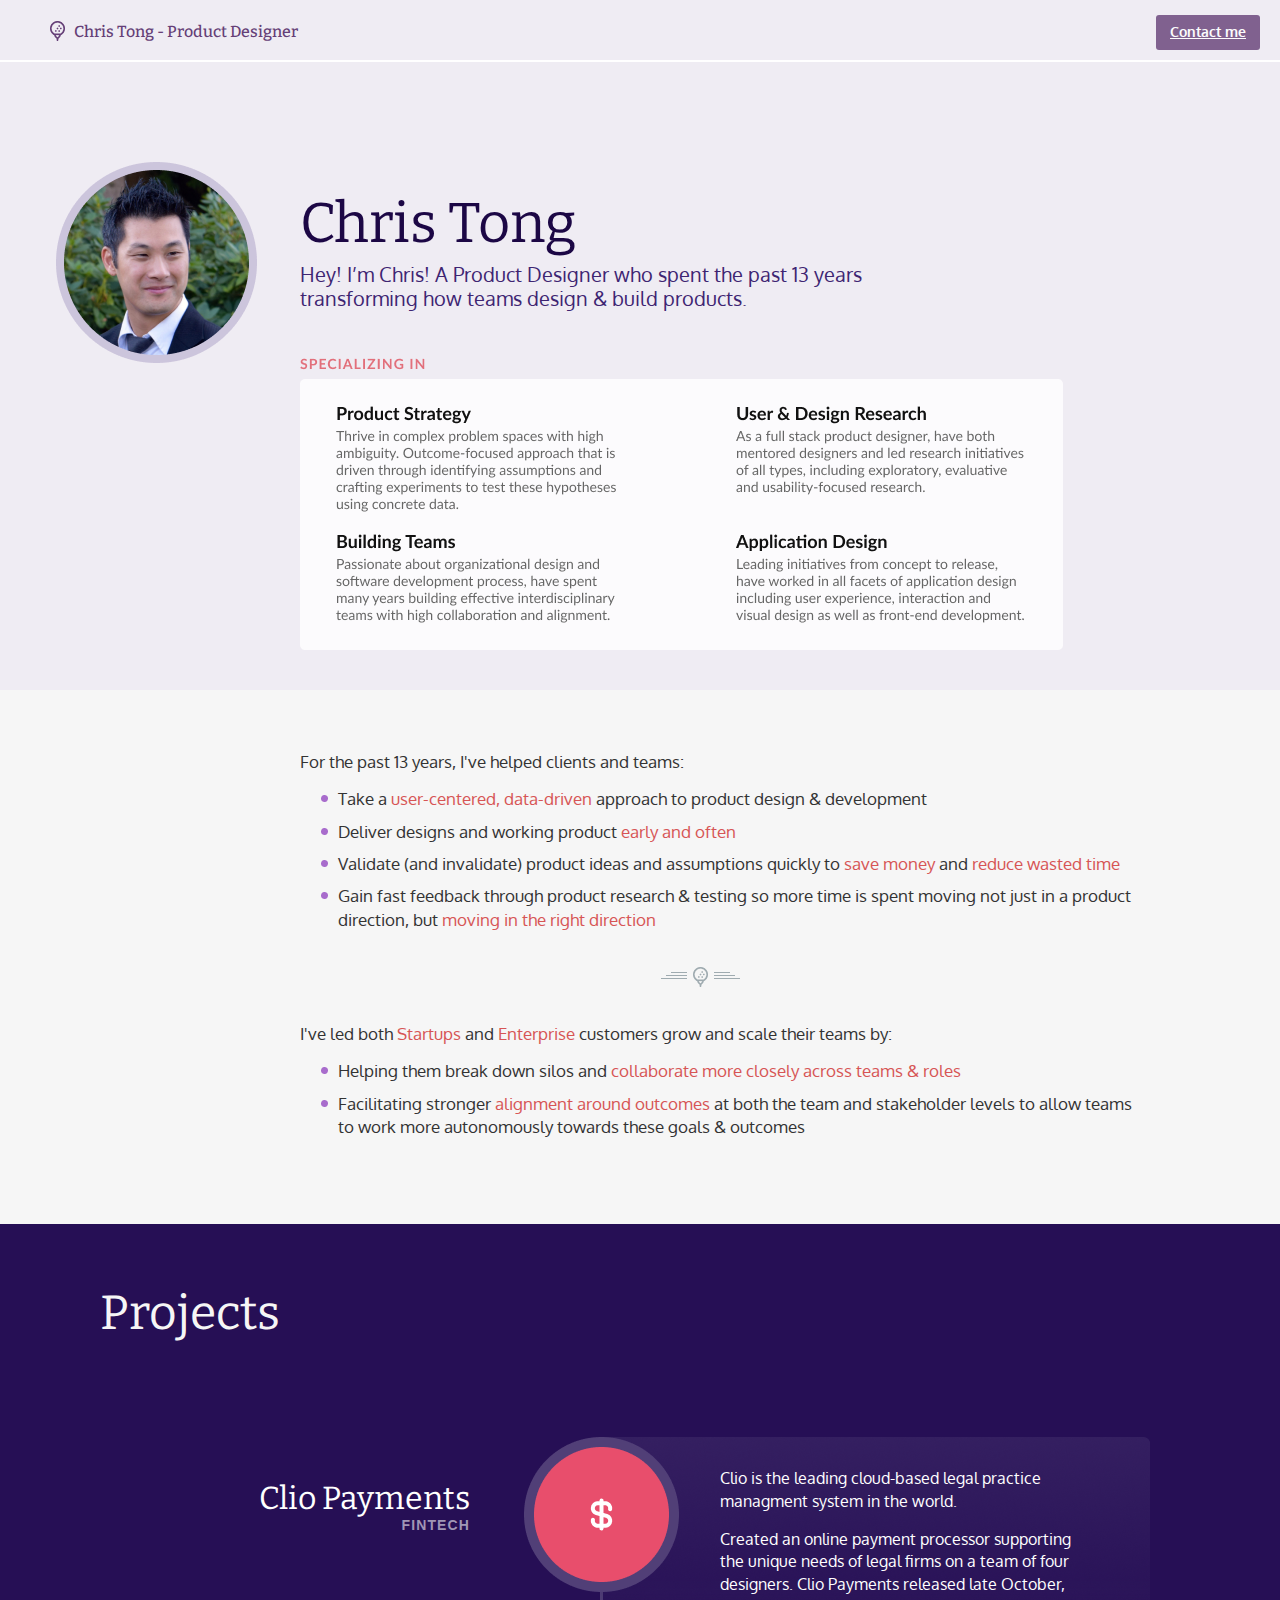
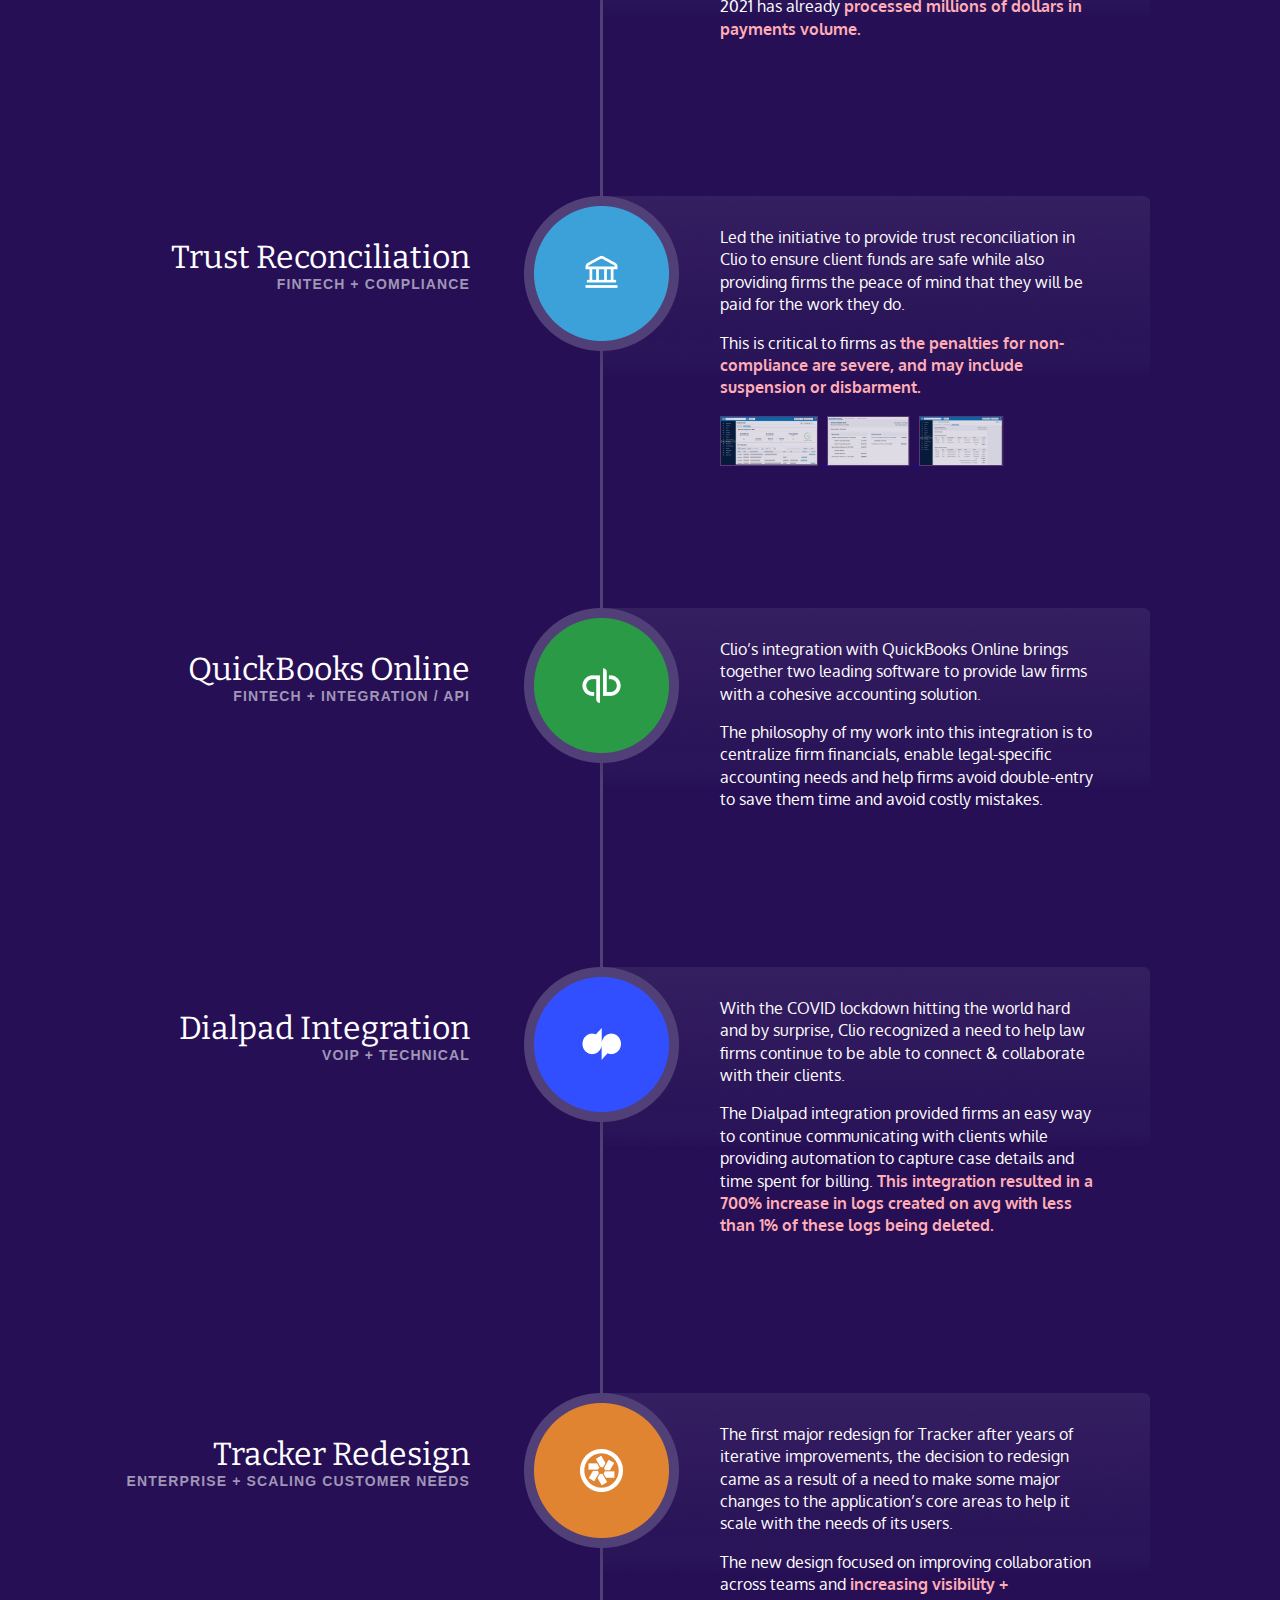
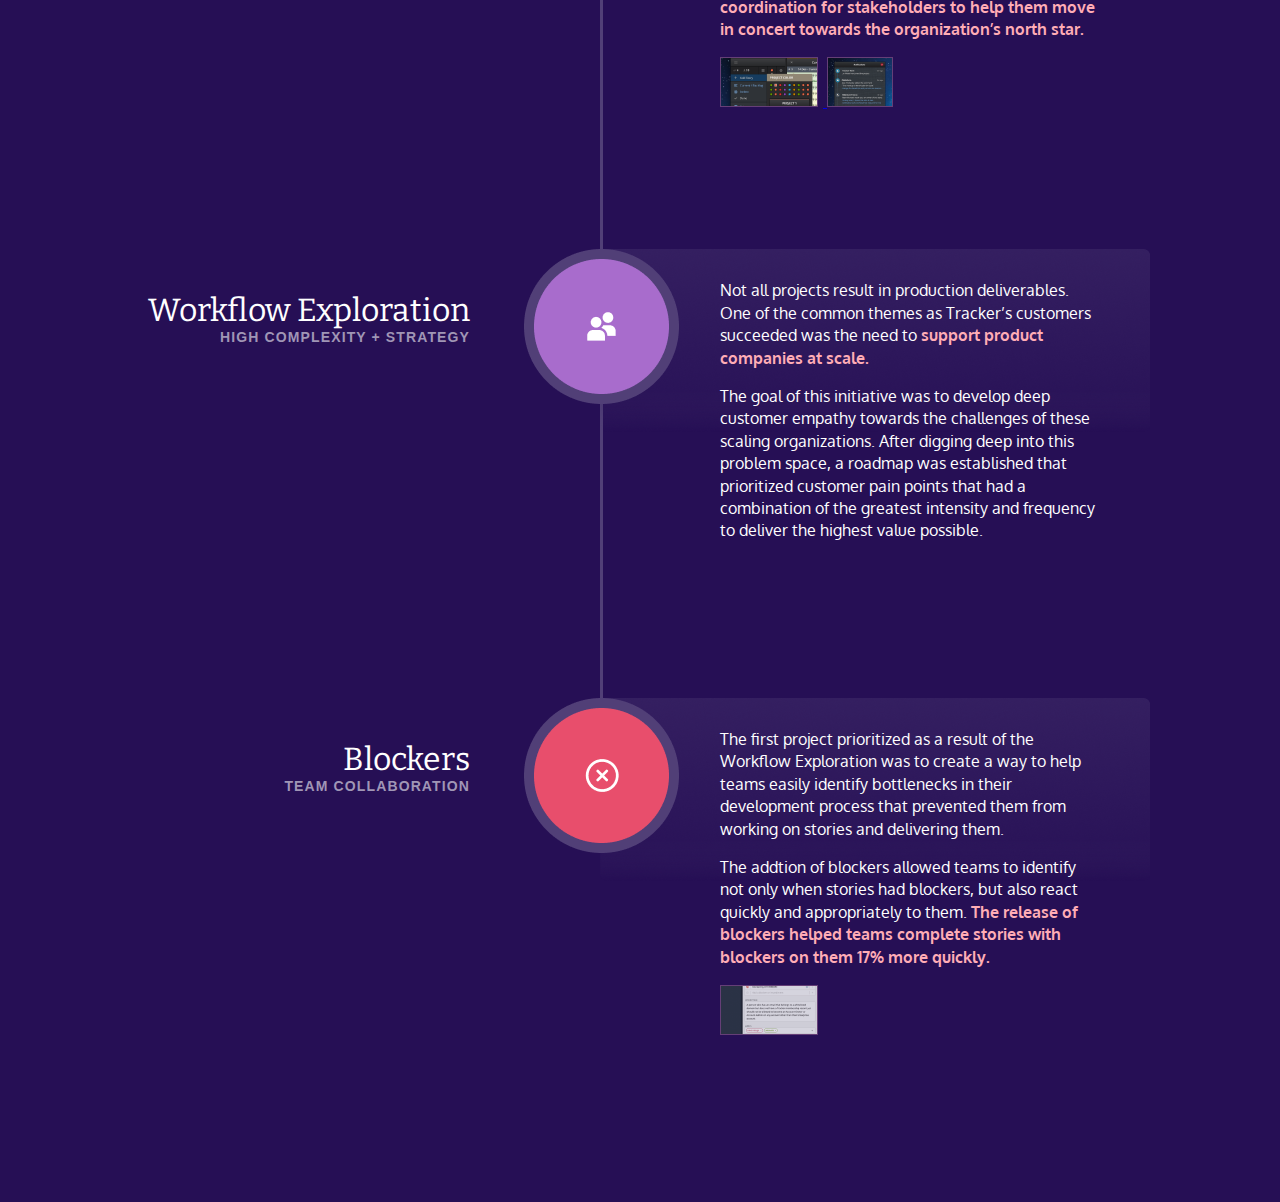
==== index.html @ 7856782f "Uploading previous portfolio site" ====
<!DOCTYPE HTML>
<!--
	Photon by HTML5 UP
	html5up.net | @ajlkn
	Free for personal and commercial use under the CCA 3.0 license (html5up.net/license)
-->
<html>
	<head>
		<title>Chris Tong - Product Designer</title>
		<meta charset="utf-8" />
		<link rel="preconnect" href="https://fonts.googleapis.com">
<link rel="preconnect" href="https://fonts.gstatic.com" crossorigin>
<link href="https://fonts.googleapis.com/css2?family=Bitter:wght@300;400;500&family=Lato:wght@300;400&family=Oxygen:wght@300;400;700&display=swap" rel="stylesheet">
		<link rel="stylesheet" href="reset.css" />
		<link rel="stylesheet" href="main.css" />
		<link rel="stylesheet" href="js/luminous-basic.css" />
		<script src="js/luminous.js"></script>
	</head>
	<body id="index">
		<!-- Header -->
		<section id="header">
			<div class="inner">
				<nav id="headernav">
					<ul>
						<!-- <li class="active"><a href="index.html">About me</a></li>
						<li><a href="portfolio.html">Projects</a></li> -->
						<li class="active"><a href="mailto:ctong@alumni.sfu.ca">Contact me</a></li>
				</nav>
				<h1 id="chris_tong">Chris Tong - Product Designer</h1>
			</div>
		</section>
		<section id="banner">
			<div class="inner">
				<section id="headline">
					<img class="frame" src="images/profile_img.png" />
					<h2>Chris Tong</h2>
					<h3>Hey! I’m Chris! A Product Designer who spent the past 13 years transforming how teams design &amp; build products.</h3>
				</section>
				<section id="specialization">
					<img src="images/specializing.png" />
					<!-- <h2>Specializing in</h2>
					<ul>
						<li>
							<h3>Product Strategy</h3>
							<p>Thrive in complex problem spaces with high ambiguity. Outcome-focused approach that is driven through identifying assumptions and crafting experiments to test these hypotheses using concrete data.</p>
						</li>
						<li>
							<h3>User &amp; Design Research</h3>
							<p>As a full stack product designer, have both mentored designers and led research initiatives of all types, including exploratory, evaluative and usability-focused research.</p>
						</li>
						<li>
							<h3>Building Teams</h3>
							<p>Passionate about organizational design and software development process, have spent many years building effective interdisciplinary teams with high collaboration and alignment.</p>
						</li>
						<li>
							<h3>Product Strategy</h3>
							<p>Leading initiatives from concept to release, have worked in all facets of application design including user experience, interaction and visual design as well as front-end development.</p>
						</li>
					</ul> -->
				</section>
			</div>
		</section>

		<!-- One -->
			<section id="aboutme" class="content">
				<div class="container">
					<p>For the past 13 years, I've helped clients and teams:</p>
					<ul>
						<li>Take a <em>user-centered, data-driven</em> approach to product design &amp; development</li>
						<li>Deliver designs and working product <em>early and often</em></li>
						<li>Validate (and invalidate) product ideas and assumptions quickly to <em>save money</em> and <em>reduce wasted time</em></li>
						<li>Gain fast feedback through product research &amp; testing so more time is spent moving not just in a product direction, but <em>moving in the right direction</em></li>
					</ul>
					<img class="divider" src="images/ball-div.png" />
					<p>I've led both <em>Startups</em> and <em>Enterprise</em> customers grow and scale their teams by:</p>
					<ul>
						<li>Helping them break down silos and <em>collaborate more closely across teams &amp; roles</em></li>
						<li>Facilitating stronger <em>alignment around outcomes</em> at both the team and stakeholder levels to allow teams to work more autonomously towards these goals &amp; outcomes</li>
					</ul>
				</div>
			</section>

		<!-- Projects -->
		<section id="projects">
			<div class="inner">
				<h2>Projects</h2>
				<section id="project-timeline">

					<!-- Clio Payments -->
					<section id="clio-payments" class="project neutral">
						<div class="text_right">
							<div class="indent">
								<h3>Clio Payments</h3>
								<h4>Fintech</h4>
							</div>
							<img class="project-icon" src="images/project-cp-135.png" />
						</div>
						<div class="project-details">
							<div class="details_inner">
								<p>Clio is the leading cloud-based legal practice managment system in the world.</p>
								<p>Created an online payment processor supporting the unique needs of legal firms on a team of four designers. Clio Payments released late October, 2021 has already <em>processed millions of dollars in payments volume.</em></p>
							</div>
						</div>
					</section>

					<!-- Trust reconciliation -->
					<section id="trust-rec" class="project neutral">
						<div class="text_right">
							<div class="indent">
								<h3>Trust Reconciliation</h3>
								<h4>Fintech + Compliance</h4>
							</div>
							<img class="project-icon" src="images/project-trustrec-135.png" />
						</div>
						<div class="project-details">
							<p>Led the initiative to provide trust reconciliation in Clio to ensure client funds are safe while also providing firms the peace of mind that they will be paid for the work they do.</p>
							<p>This is critical to firms as <em>the penalties for non-compliance are severe, and may include suspension or disbarment.</em></p>
							<div class="project-thumbs">
								<a class="lightbox" href="images/img-rec1.png">
									<img alt="Trust Reconciliation" src="images/thumb-rec1.png" />
								</a>
								<a class="lightbox" href="images/img-rec2.png">
									<img alt="Trust Reconciliation Report" src="images/thumb-rec2.png" />
								</a>
								<a class="lightbox" href="images/img-rec3.png">
									<img alt="Trust Reconciliation Report" src="images/thumb-rec3.png" />
								</a>
							</div>
						</div>
					</section>

					<!-- QuickBooks Online -->
					<section id="qbo" class="project neutral">
						<div class="text_right">
							<div class="indent">
								<h3>QuickBooks Online</h3>
								<h4>Fintech + Integration / API</h4>
							</div>
							<img class="project-icon" src="images/project-qbo-135.png" />
						</div>
						<div class="project-details">
							<p>Clio’s integration with QuickBooks Online brings together two leading software to provide law firms with a cohesive accounting solution.</p>
							<p>The philosophy of my work into this integration is to centralize firm financials, enable legal-specific accounting needs and help firms avoid double-entry to save them time and avoid costly mistakes.</p>
						</div>
					</section>

					<!-- Dialpad -->
					<section id="dialpad" class="project neutral">
						<div class="text_right">
							<div class="indent">
								<h3>Dialpad Integration</h3>
								<h4>VOIP + Technical</h4>
							</div>
							<img class="project-icon" src="images/project-dialpad-135.png" />
						</div>
						<div class="project-details">
							<p>With the COVID lockdown hitting the world hard and by surprise, Clio recognized a need to help law firms continue to be able to connect & collaborate with their clients.</p>
							<p>The Dialpad integration provided firms an easy way to continue communicating with clients while providing automation to capture case details and time spent for billing. <em>This integration resulted in a 700% increase in logs created on avg with less than 1% of these logs being deleted.</em></p>
						</div>
					</section>

					<!-- Tracker Redesign -->
					<section id="tracker_redesign" class="project neutral">
						<div class="text_right">
							<div class="indent">
								<h3>Tracker Redesign</h3>
								<h4>Enterprise + Scaling Customer Needs</h4>
							</div>
							<img class="project-icon" src="images/project-redesign-135.png" />
						</div>
						<div class="project-details">
							<p>The first major redesign for Tracker after years of iterative improvements, the decision to redesign came as a result of a need to make some major changes to the application’s core areas to help it scale with the needs of its users.</p>
							<p>The new design focused on improving collaboration across teams and <em>increasing visibility + coordination for stakeholders to help them move in concert towards the organization’s north star.</em></p>
							<div class="project-thumbs">
								<a class="lightbox" href="images/img-track2.png">
									<img src="images/thumb-track2.png" />
								</a>
								<a class="lightbox" href="images/img-track1.png">
									<img src="images/thumb-track1.png" />
								</a>
							</div>
						</div>
					</section>

					<!-- Workflow Exploration -->
					<section id="workflow" class="project neutral">
						<div class="text_right">
							<div class="indent">
								<h3>Workflow Exploration</h3>
								<h4>High Complexity + Strategy</h4>
							</div>
							<img class="project-icon" src="images/project-workflow-135.png" />
						</div>
						<div class="project-details">
							<p>Not all projects result in production deliverables. One of the common themes as Tracker’s customers succeeded was the need to <em>support product companies at scale.</em></p>
							<p>The goal of this initiative was to develop deep customer empathy towards the challenges of these scaling organizations. After digging deep into this problem space, a roadmap was established that prioritized customer pain points that had a combination of the greatest intensity and frequency to deliver the highest value possible.</p>
						</div>
					</section>

					<!-- Blockers -->
					<section id="blockers" class="project neutral last">
						<div class="text_right">
							<div class="indent">
								<h3>Blockers</h3>
								<h4>Team Collaboration</h4>
							</div>
							<img class="project-icon" src="images/project-blockers-135.png" />
						</div>
						<div class="project-details">
							<p>The first project prioritized as a result of the Workflow Exploration was to create a way to help teams easily identify bottlenecks in their development process that prevented them from working on stories and delivering them.</p>
							<p>The addtion of blockers allowed teams to identify not only when stories had blockers, but also react quickly and appropriately to them. <em>The release of blockers helped teams complete stories with blockers on them 17% more quickly.</em></p>
							<div class="project-thumbs">
								<a class="lightbox" target="blank" href="images/img-blockers.png">
									<img src="images/thumb-blockers.png" />
								</a>
							</div>
						</div>
					</section>


				</section>
			</div>
		</section>

		<script type="text/javascript">
			var lightbox = document.querySelectorAll('.lightbox');
			new LuminousGallery(lightbox);
		</script>


	</body>
</html>
---- main.css ----
html {
  font-family: 'Oxygen', sans-serif;
  -webkit-font-smoothing: antialiased;
}

body {
  min-width: 1150px;
  background: #F6F6F6;
  font-family: 'Oxygen', 'Lato', sans-serif;
}

body#index {
  height: 100vh;
  background: #F6F6F6;
}

#header {
  height: 60px;
  background: #EFECF3;
  border-bottom: 2px solid #fff;
  margin:0;
  padding: 0;
}

#header .inner {
  /* width: 1100px; */
  padding-left: 50px;
}

#header h1 {
  padding-left: 24px;
  color: #653F77;
  background: url("images/tee-off.png") no-repeat left center;
}

h1 {
  padding: 15px 0 13px;
  font-family: 'Bitter', serif;
  font-size: 16px;
  font-weight: 500;
  line-height: 33px;
}

h1, h1 a {
  color: #FFF;
  text-decoration: none;
}

h1 a:hover {
  text-decoration: underline;
}

h2 {
  font-family: 'Bitter', serif;
  font-size: 56px;
  font-weight: 400;
  color: #F6F6F6;
}

p, ul {
  width: 600px;
}

p, ul li {
  color: #444;
  font-weight: 500;
  font-size: 16px;
  line-height: 1.4em;
  margin-right: 30px;
  margin-bottom: 1em;
}

em {
  color: #D75555;
}


/* ******************************* */

nav#headernav {
  float: right;
  font-family: 'Oxygen', 'Lato', sans-serif;
  margin-top: 19px;
}

nav#headernav ul {
  display: inline;
  /*margin: 0 5px 0 0;*/
}


nav#headernav ul li {
  display: inline;
  font-weight: 400;
  margin: 0 20px 0 0;
}

nav#headernav ul li a {
  font-size: 14px;
  font-weight: bold;
  color: #F6F6F6;
  text-decoration: none;
  padding: 8px 14px 10px;
  border-radius: 3px;
}

/*nav#headernav ul li a:hover, nav#headernav ul li.active a:hover {
  color: #364C56;
  background: #D1D9DC;
}*/

nav#headernav ul li.active a {
  color: #FFF;
  background: #653F77;
  opacity: 0.8;
  text-decoration: underline;
}

nav#headernav ul li.active a:hover {
  opacity: 1;
}

/* ******************************* */

section#banner {
  position: relative;
  /* height: 380px; */
  background: #EFECF3;
  margin:0;
  padding: 0;
}

section#banner .inner {
  /* width: 1100px; */
  padding-top: 134px;
  padding-left: 50px;
/*  background-repeat: no-repeat;
  background-image: url("images/profile_img.png");
  background-position-y;*/
}

section#banner h2 {
  color: #1C0745;
  font-size: 56px;
}

section#banner h3 {
  width: 565px;
  font-family: 'Oxygen', 'Lato', sans-serif;
  font-size: 20px;
  font-weight: 400;
  padding-top: 10px;
  color: #3E2572;
  line-height: 1.2em;
}

section#banner h2, section#banner h3 {
  margin-left: 250px;
}

section#banner img.frame {
  display: block;
  position: absolute;
  height: 257px;
  width: 257px;
  top: 100px;
  left: 0px;
  border:none;
}

section#banner #specialization {
  height: 300px;
  width: 763px;
  margin-left: 250px;
  margin-top: 40px;
  padding-bottom: 40px;
}

/* ******************************* */


section#portfolio_index {
  margin-left: 60px;
}

section#portfolio_index .portfolio_items {
  float: left;
}

section#portfolio_index .container {
  width: 400px;
  padding: 10px 10px 7px;
  margin-bottom: 30px;
  background-color: #FFF;
  border: 1px solid #DDD;
}

section#portfolio_index .container h3 a {
  display: block;
  font-family: "Roboto Slab", sans-serif;
  padding-bottom: 10px;
  color: #FE5165;
  font-size: 16px;
  font-weight: 500;
  text-decoration: none;
}

section#portfolio_index .container h3 a:hover {
  color: #E1293F;
}

section#portfolio_index .container_text {
  margin-left: 480px;
}

section#portfolio_index .container_text p {
  font-family: "Roboto Slab", sans-serif;
  font-size: 17px;
  width: 350px;
  line-height: 2em;
  padding-top: 7px;
  color: #000;
}


/* ******************************* */

section#aboutme {
  padding-left: 50px;
  background: #F6F6F6;
}

section#aboutme .container {
  margin-left: 250px;
  width: 800px;
  padding-top: 60px;
  padding-bottom: 50px;
}

section#aboutme p, ul li {
  font-size: 17px;
  color: #333;
}

section#aboutme p {
  margin-bottom: 0.8em;
}

section#aboutme img.divider {
  display: block;
  margin: 0 auto 35px auto;
}

section#aboutme p, section#aboutme ul li {
  width: 800px;
}

section#aboutme ul {
  list-style-type: none;
  list-style-position: inside;
  margin-left: 21px;
  margin-bottom: 35px;
}

section#aboutme ul li {
  background-image: url("images/bullet.png");
  background-repeat: no-repeat;
  background-position: left 8px;
  padding-left: 17px;
  margin-bottom: 0.5em;
}

/* *************************************** */


section#projects {
  min-width: 1150px;
  background: #260F55;
  padding-bottom: 25px;
}

section#projects .inner {
  padding-top: 65px;
  margin-left: 100px;
}

section#projects #project-timeline {
  margin-top: 100px;
}

section#projects h2 {
  font-size: 48px;
  font-weight: regular;
}

section#projects h3 {
  font-family: "Bitter", serif;
  font-size: 32px;
  color: #FFF;
  margin-bottom: 4px;
}

section#projects h4 {
  font-family: "Oyxgen", sans-serif;
  font-size: 14px;
  color: #A096B5;
  text-transform: uppercase;
  font-weight: 600;
  letter-spacing: 0.08em;
  padding-bottom: 10px;
}

section#projects p {
  width: auto;
  font-weight: 16px;
  color: #FFF;
}

section#projects p em {
  font-weight: 600;
  color: #FFADB6;
}

section#projects .project {
  padding-bottom: 140px;
  background-repeat: no-repeat;
  background-image: url("images/timeline-line.png");
  background-position: 500px 0;
}

section#projects .project.last {
  background: none;
}

section#projects .text_right {
  position: relative;
  float: left;
  /* width: 370px; */
  width: 500px;
  padding-top: 45px;
  text-align: right;
}

section#projects .text_right .indent{
  margin-right: 130px;
}

section#projects .project img.project-icon {
  position: absolute;
}

section#projects .project.primary img.project-icon {
  top: 0;
  right: -95px;
}

section#projects .project.secondary img.project-icon {
  top: 0;
  right: -63px;
}

section#projects .project.neutral img.project-icon {
  top: 0;
  right: -79px;
}

section#projects .project .project-thumbs {
  padding-top: 1px;
}

section#projects .project .project-thumbs img {
  padding-right: 5px;
}

section#projects .project .project-details {
  margin-left: 500px;
  padding-top: 30px;
  background: url("images/project-details-bg.png") no-repeat;
}

section#projects .project.primary .project-details {
  width: 405px;
  padding-left: 130px;
  padding-right: 15px;
}

section#projects .project.secondary .project-details {
  width: 450px;
  min-height: 183px;
  padding-left: 100px;
}

section#projects .project.neutral .project-details {
  width: 405px;
  padding-left: 120px;
  padding-right: 25px;
}

section#projects #tracker_redesign.project.primary .project-details {
  width: 424px;
  padding-right: 1px;
}

/* *************************************** */

section#portfolio .container, section#portfolio .container .text_right {
  margin-left: 40px;
  margin-bottom: 60px;
}

section.content h3 {
  font-family: "Roboto Slab", sans-serif;
  font-size: 40px;
  color: #333;
}

section.content h3 span {
  color: #666;
}

section.content h4 {
  color: #648D38;
  font-size: 22px;
  font-weight: 400;
  margin-bottom: 0.5em;
  padding-top: 30px;
}

section#portfolio.content {
  width: 860px;
}

section#portfolio p, section#portfolio ul li {
  font-size: 16px;
  line-height: 1.55em;
  font-weight: 400;
  color: #000;
}

section#portfolio ul {
  margin-left: 30px;
}

section ul {
  list-style-type: square;
  list-style-position: inside;
}



img#workflow1 {
  float: left;
  margin-right: 40px;
  margin-top: 30px;
}

img#workflow3 {
  float: right;
  margin-right: 30px;
}

#tracker_redesign .image_right {
  float: right;
  width: 282px;
  margin-top: 30px;
  margin-left: 35px;
  margin-right: 30px;
}

section#aboutme p a {
  color: #FFF;
}

section#aboutme p a:hover {
  background-color: transparent;
}


section#aboutme a.seemywork {
  display: inline-block;
  margin-left: 80px;
  color: #FFF;
  background: #FE5165;
  padding: 16px 24px;
  margin-left: 80px;
  border-radius: 3px;
  text-decoration: none;
}

section#aboutme a.seemywork:hover {
  background: #F9384E;
}

section#aboutme .text_left img {
  display: block;
  position: absolute;
  right: -43px;
  top: -33px;
}
---- js/luminous-basic.css ----
@keyframes lum-fade {
  0% {
    opacity: 0;
  }
  100% {
    opacity: 1;
  }
}

@keyframes lum-fadeZoom {
  0% {
    transform: scale(0.5);
    opacity: 0;
  }
  100% {
    transform: scale(1);
    opacity: 1;
  }
}

@keyframes lum-loader-rotate {
  0% {
    transform: translate(-50%, -50%) rotate(0);
  }
  50% {
    transform: translate(-50%, -50%) rotate(-180deg);
  }
  100% {
    transform: translate(-50%, -50%) rotate(-360deg);
  }
}

@keyframes lum-loader-before {
  0% {
    transform: scale(1);
  }
  10% {
    transform: scale(1.2) translateX(6px);
  }
  25% {
    transform: scale(1.3) translateX(8px);
  }
  40% {
    transform: scale(1.2) translateX(6px);
  }
  50% {
    transform: scale(1);
  }
  60% {
    transform: scale(0.8) translateX(6px);
  }
  75% {
    transform: scale(0.7) translateX(8px);
  }
  90% {
    transform: scale(0.8) translateX(6px);
  }
  100% {
    transform: scale(1);
  }
}

@keyframes lum-loader-after {
  0% {
    transform: scale(1);
  }
  10% {
    transform: scale(1.2) translateX(-6px);
  }
  25% {
    transform: scale(1.3) translateX(-8px);
  }
  40% {
    transform: scale(1.2) translateX(-6px);
  }
  50% {
    transform: scale(1);
  }
  60% {
    transform: scale(0.8) translateX(-6px);
  }
  75% {
    transform: scale(0.7) translateX(-8px);
  }
  90% {
    transform: scale(0.8) translateX(-6px);
  }
  100% {
    transform: scale(1);
  }
}

.lum-lightbox {
  background: rgba(0, 0, 0, 0.6);
}

.lum-lightbox-inner {
  top: 2.5%;
  right: 2.5%;
  bottom: 2.5%;
  left: 2.5%;
}

.lum-lightbox-inner img {
  position: relative;
}

.lum-lightbox-inner .lum-lightbox-caption {
  margin: 0 auto;
  color: #fff;
  max-width: 700px;
  text-align: center;
}

.lum-loading .lum-lightbox-loader {
  display: block;
  position: absolute;
  top: 50%;
  left: 50%;
  transform: translate(-50%, -50%);
  width: 66px;
  height: 20px;
  animation: lum-loader-rotate 1800ms infinite linear;
}

.lum-lightbox-loader:before,
.lum-lightbox-loader:after {
  content: "";
  display: block;
  width: 20px;
  height: 20px;
  position: absolute;
  top: 50%;
  margin-top: -10px;
  border-radius: 20px;
  background: rgba(255, 255, 255, 0.9);
}

.lum-lightbox-loader:before {
  left: 0;
  animation: lum-loader-before 1800ms infinite linear;
}

.lum-lightbox-loader:after {
  right: 0;
  animation: lum-loader-after 1800ms infinite linear;
  animation-delay: -900ms;
}

.lum-lightbox.lum-opening {
  animation: lum-fade 180ms ease-out;
}

.lum-lightbox.lum-opening .lum-lightbox-inner {
  animation: lum-fadeZoom 180ms ease-out;
}

.lum-lightbox.lum-closing {
  animation: lum-fade 300ms ease-in;
  animation-direction: reverse;
}

.lum-lightbox.lum-closing .lum-lightbox-inner {
  animation: lum-fadeZoom 300ms ease-in;
  animation-direction: reverse;
}

.lum-img {
  transition: opacity 120ms ease-out;
}

.lum-loading .lum-img {
  opacity: 0;
}

.lum-gallery-button {
  overflow: hidden;
  text-indent: 150%;
  white-space: nowrap;
  background: transparent;
  border: 0;
  margin: 0;
  padding: 0;
  outline: 0;
  position: absolute;
  top: 50%;
  transform: translateY(-50%);
  height: 100px;
  max-height: 100%;
  width: 60px;
  cursor: pointer;
}

.lum-close-button {
  position: absolute;
  right: 5px;
  top: 5px;
  width: 32px;
  height: 32px;
  opacity: 0.3;
}
.lum-close-button:hover {
  opacity: 1;
}
.lum-close-button:before,
.lum-close-button:after {
  position: absolute;
  left: 15px;
  content: " ";
  height: 33px;
  width: 2px;
  background-color: #fff;
}
.lum-close-button:before {
  transform: rotate(45deg);
}
.lum-close-button:after {
  transform: rotate(-45deg);
}

.lum-previous-button {
  left: 12px;
}

.lum-next-button {
  right: 12px;
}

.lum-gallery-button:after {
  content: "";
  display: block;
  position: absolute;
  top: 50%;
  width: 36px;
  height: 36px;
  border-top: 4px solid rgba(255, 255, 255, 0.8);
}

.lum-previous-button:after {
  transform: translateY(-50%) rotate(-45deg);
  border-left: 4px solid rgba(255, 255, 255, 0.8);
  box-shadow: -2px 0 rgba(0, 0, 0, 0.2);
  left: 12%;
  border-radius: 3px 0 0 0;
}

.lum-next-button:after {
  transform: translateY(-50%) rotate(45deg);
  border-right: 4px solid rgba(255, 255, 255, 0.8);
  box-shadow: 2px 0 rgba(0, 0, 0, 0.2);
  right: 12%;
  border-radius: 0 3px 0 0;
}

/* This media query makes screens less than 460px wide display in a "fullscreen"-esque mode. Users can then scroll around inside the lightbox to see the entire image. */
@media (max-width: 460px) {
  .lum-lightbox-image-wrapper {
    display: flex;
    overflow: auto;
    -webkit-overflow-scrolling: touch;
  }

  .lum-lightbox-caption {
    width: 100%;
    position: absolute;
    bottom: 0;
  }

  /* Used to centre the image in the container, respecting overflow: https://stackoverflow.com/a/33455342/515634 */
  .lum-lightbox-position-helper {
    margin: auto;
  }

  .lum-lightbox-inner img {
    max-width: none;
    max-height: none;
  }
}
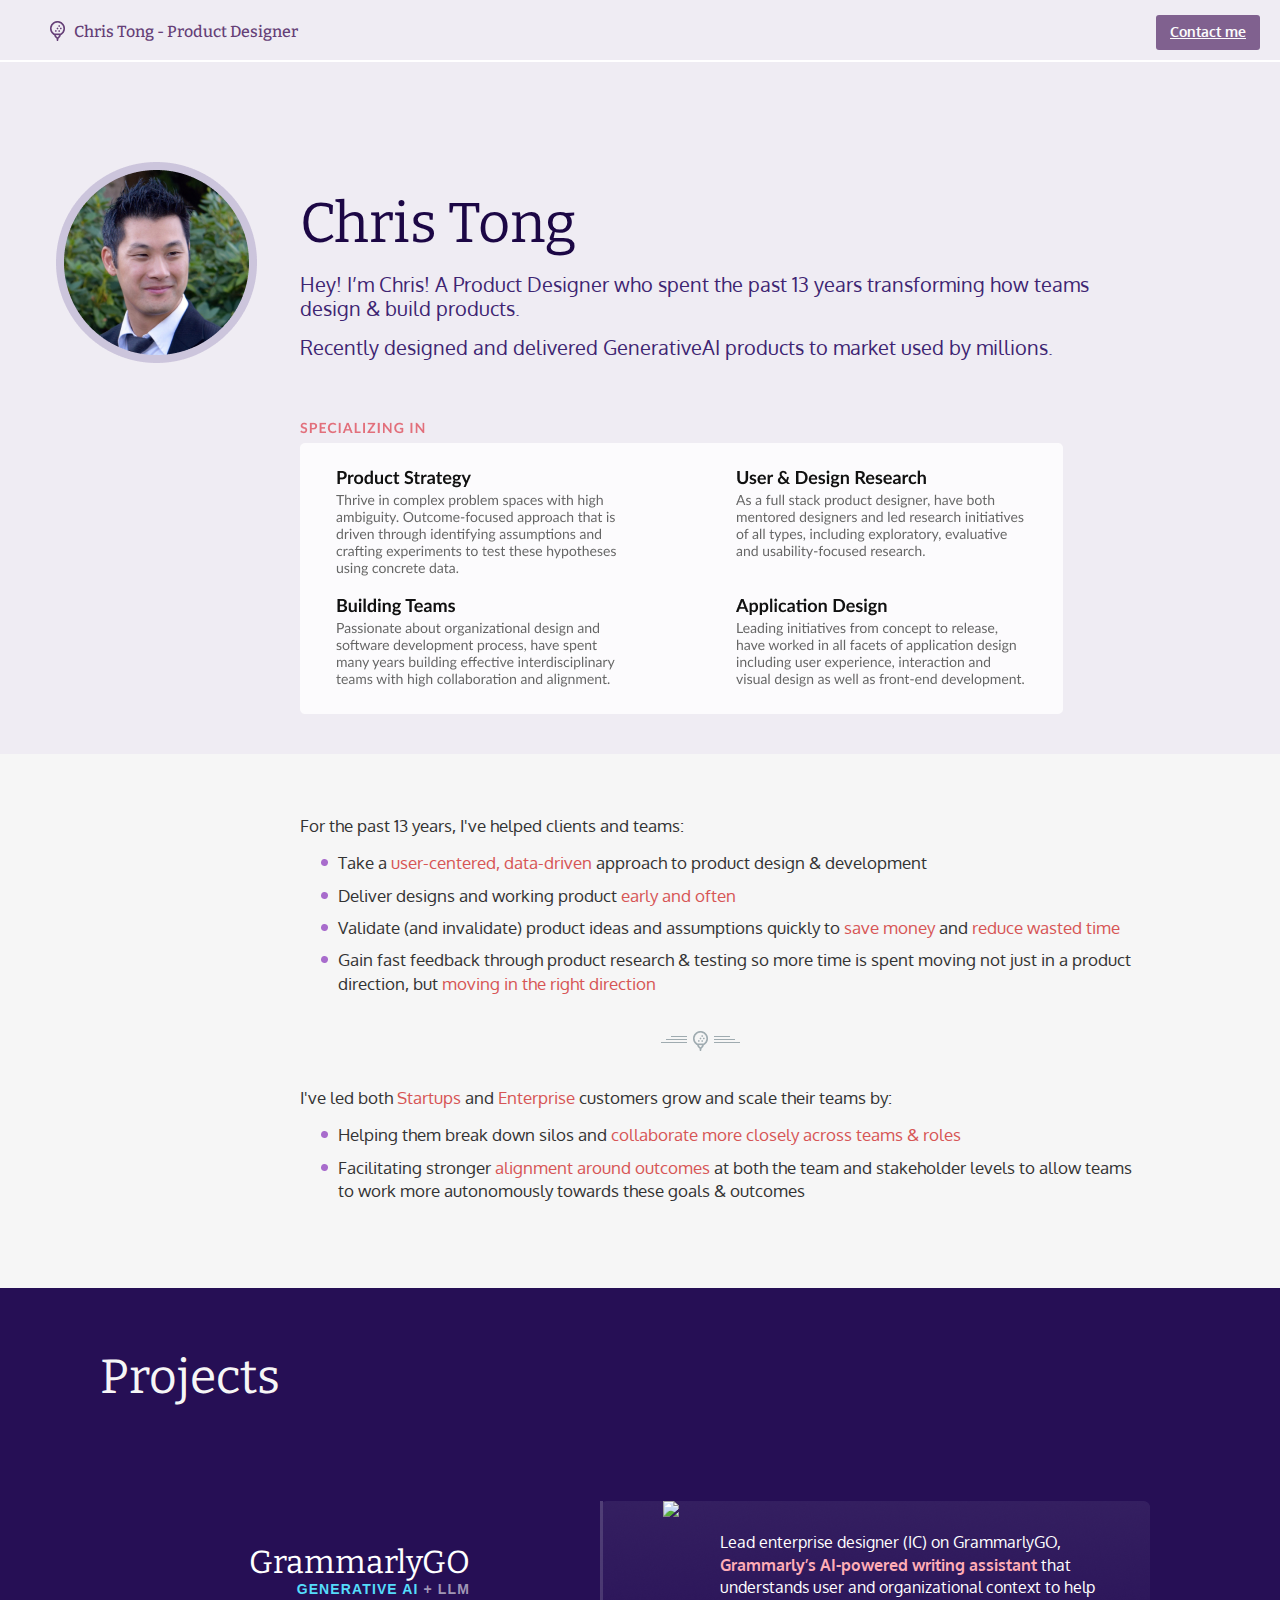
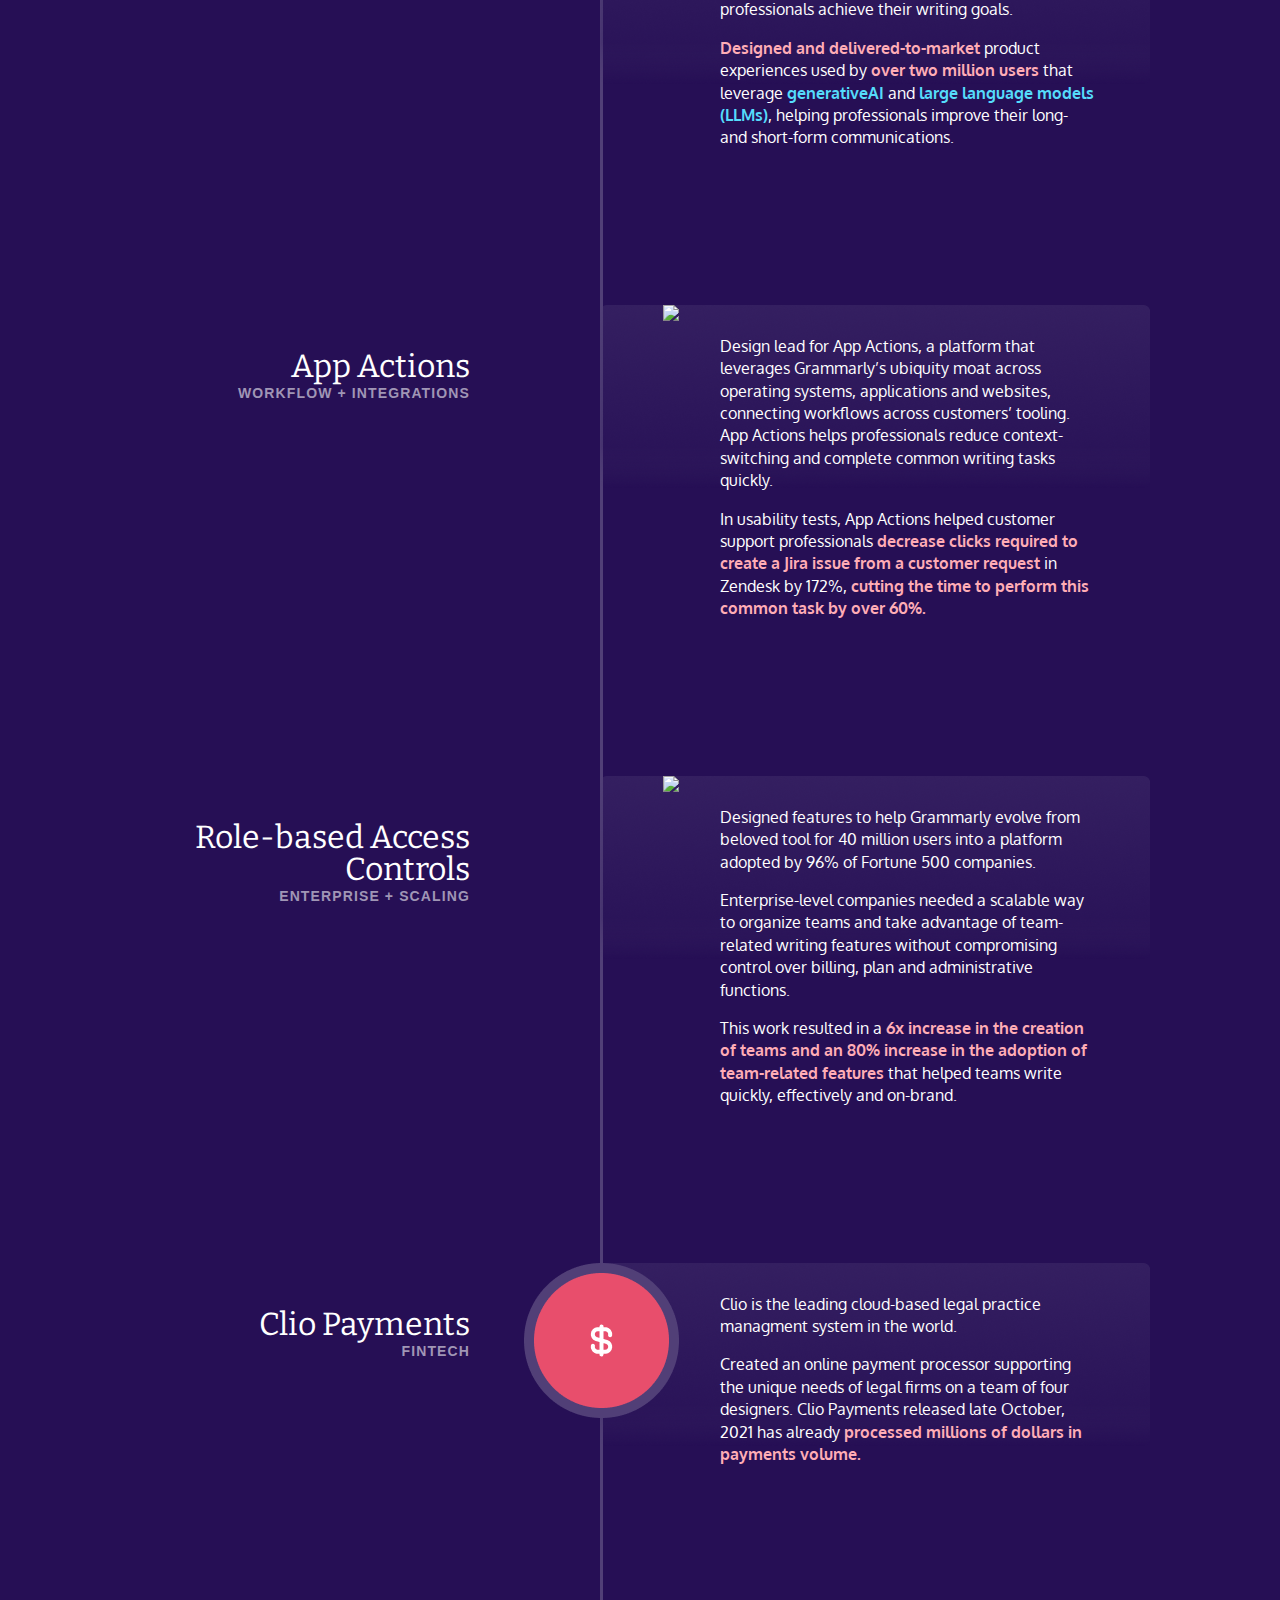
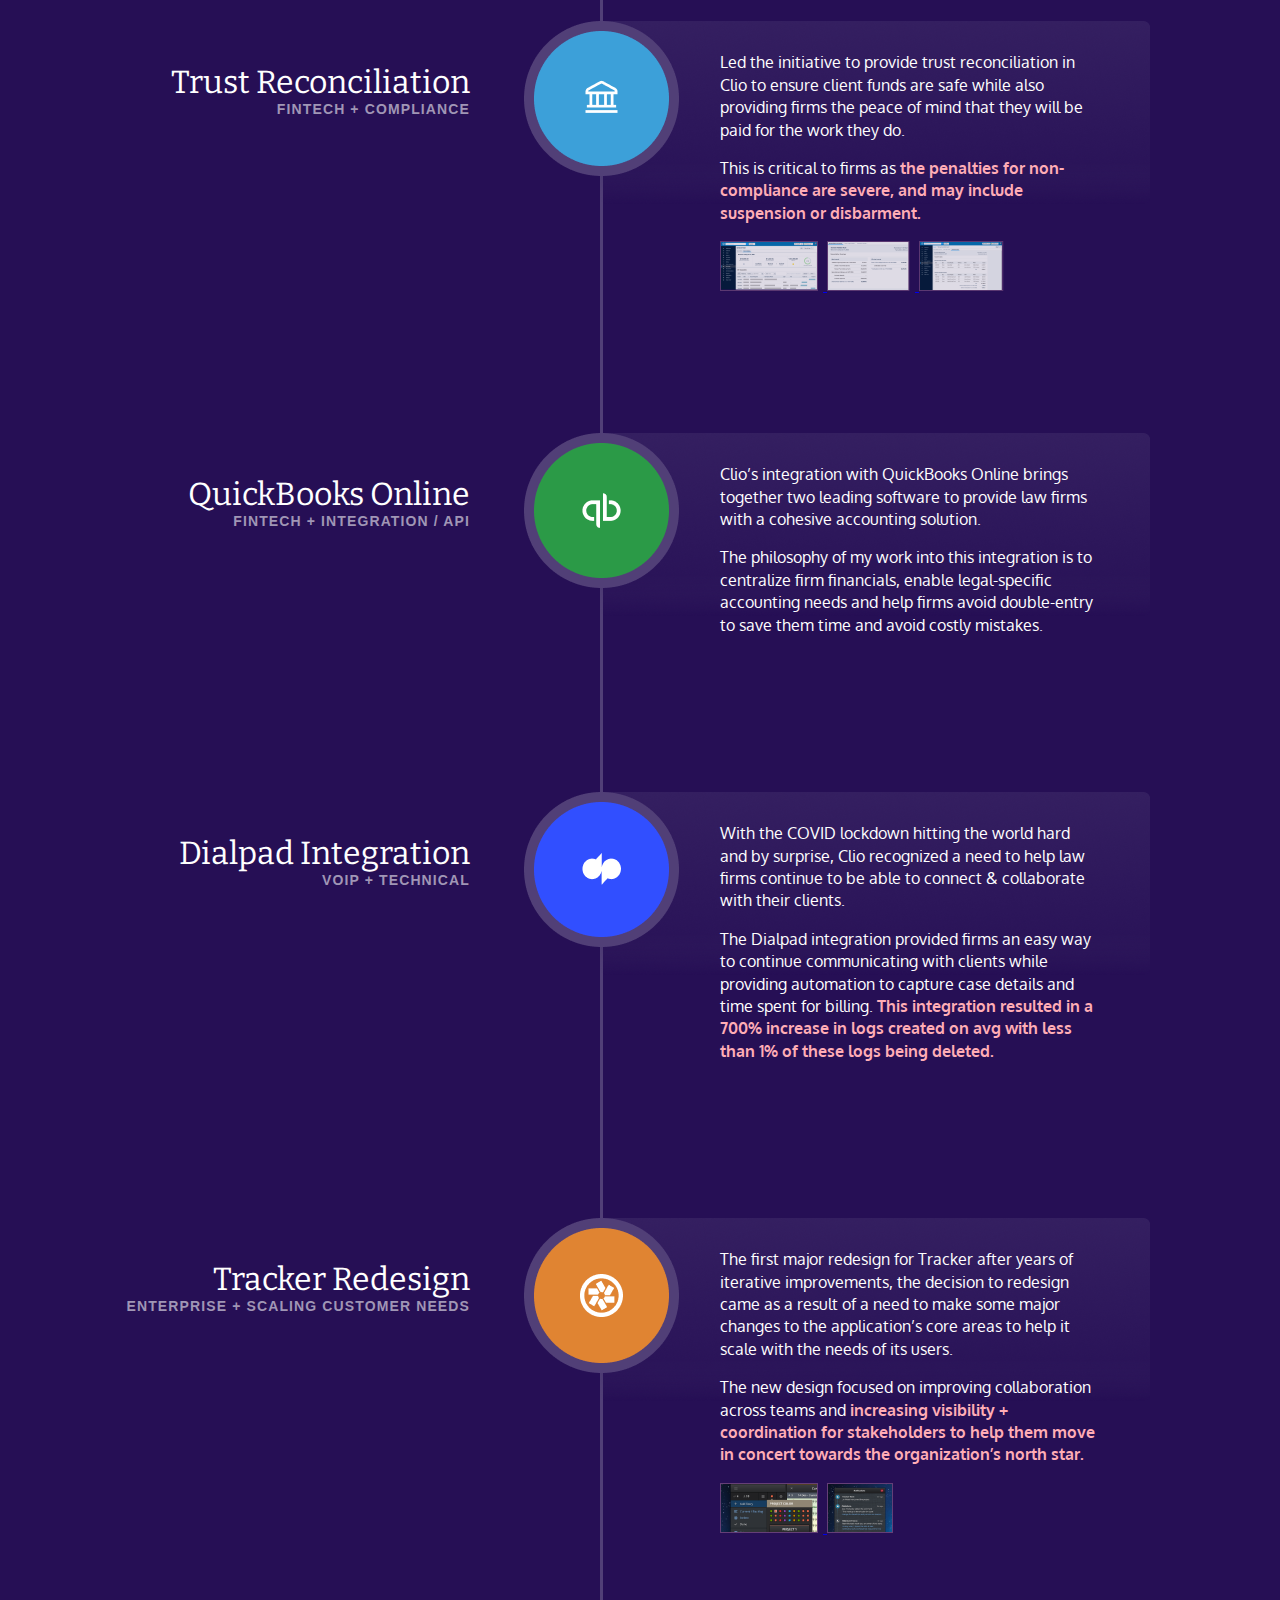
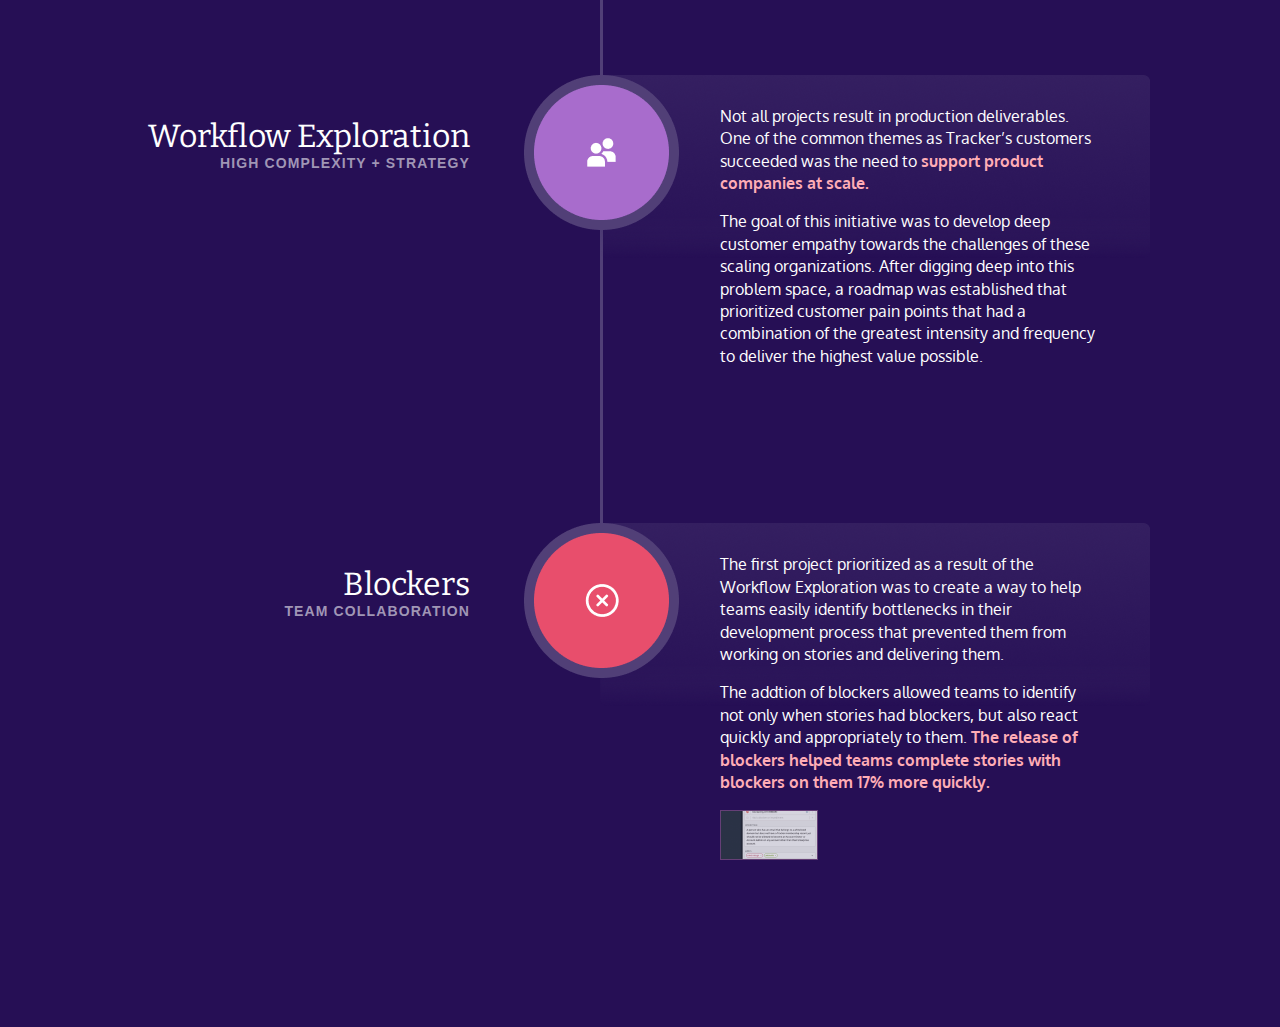
==== commit a5a10fef: "Add files via upload" ====
--- a/index.html
+++ b/index.html
@@ -24,7 +24,7 @@
 					<ul>
 						<!-- <li class="active"><a href="index.html">About me</a></li>
 						<li><a href="portfolio.html">Projects</a></li> -->
-						<li class="active"><a href="mailto:ctong@alumni.sfu.ca">Contact me</a></li>
+						<li class="active"><a href="mailto:christopherkltong@gmail.com">Contact me</a></li>
 				</nav>
 				<h1 id="chris_tong">Chris Tong - Product Designer</h1>
 			</div>
@@ -35,6 +35,7 @@
 					<img class="frame" src="images/profile_img.png" />
 					<h2>Chris Tong</h2>
 					<h3>Hey! I’m Chris! A Product Designer who spent the past 13 years transforming how teams design &amp; build products.</h3>
+					<h3>Recently designed and delivered GenerativeAI products to market used by millions.</h3>
 				</section>
 				<section id="specialization">
 					<img src="images/specializing.png" />
@@ -86,6 +87,58 @@
 				<h2>Projects</h2>
 				<section id="project-timeline">
 
+					<!-- GrammarlyGO: Generative AI + LLMs -->
+					<section id="grammarlygo" class="project neutral">
+						<div class="text_right">
+							<div class="indent">
+								<h3>GrammarlyGO</h3>
+								<h4><em>Generative AI</em> + LLM</h4>
+							</div>
+							<img class="project-icon" src="images/project-grammarlygo.png" />
+						</div>
+						<div class="project-details">
+							<div class="details_inner">
+								<p>Lead enterprise designer (IC) on GrammarlyGO, <em>Grammarly’s AI-powered writing assistant</em> that understands user and organizational context to help professionals achieve their writing goals.</p>
+								<p><em>Designed and delivered-to-market</em> product experiences used by <em>over two million users</em> that leverage <strong>generativeAI</strong> and <strong>large language models (LLMs)</strong>, helping professionals improve their long- and short-form communications.</em></p>
+							</div>
+						</div>
+					</section>					
+					
+					<!-- App Actions -->
+					<section id="app-actions" class="project neutral">
+						<div class="text_right">
+							<div class="indent">
+								<h3>App Actions</h3>
+								<h4>Workflow + Integrations</h4>
+							</div>
+							<img class="project-icon" src="images/project-appactions.png" />
+						</div>
+						<div class="project-details">
+							<div class="details_inner">
+								<p>Design lead for App Actions, a platform that leverages Grammarly’s ubiquity moat across operating systems, applications and websites, connecting workflows across customers’ tooling. App Actions helps professionals reduce context-switching and complete common writing tasks quickly.</p>
+								<p>In usability tests, App Actions helped customer support professionals <em>decrease clicks required to create a Jira issue from a customer request</em> in Zendesk by 172%, <em>cutting the time to perform this common task by over 60%.</em></p>
+							</div>
+						</div>
+					</section>					
+
+					<!-- Role-based Access Controls -->
+					<section id="rbac" class="project neutral">
+						<div class="text_right">
+							<div class="indent">
+								<h3>Role-based Access Controls</h3>
+								<h4>Enterprise + Scaling</h4>
+							</div>
+							<img class="project-icon" src="images/project-rbac.png" />
+						</div>
+						<div class="project-details">
+							<div class="details_inner">
+								<p>Designed features to help Grammarly evolve from beloved tool for 40 million users into a platform adopted by 96% of Fortune 500 companies.</p>
+								<p>Enterprise-level companies needed a scalable way to organize teams and take advantage of team-related writing features without compromising control over billing, plan and administrative functions.</p>
+								<p>This work resulted in a <em>6x increase in the creation of teams and an 80% increase in the adoption of team-related features</em> that helped teams write quickly, effectively and on-brand.</p>
+							</div>
+						</div>
+					</section>
+
 					<!-- Clio Payments -->
 					<section id="clio-payments" class="project neutral">
 						<div class="text_right">
--- a/main.css
+++ b/main.css
@@ -142,14 +142,15 @@
 section#banner h2 {
   color: #1C0745;
   font-size: 56px;
+  margin-bottom: 20px;
 }
 
 section#banner h3 {
-  width: 565px;
+  width: 820px;
   font-family: 'Oxygen', 'Lato', sans-serif;
   font-size: 20px;
   font-weight: 400;
-  padding-top: 10px;
+  padding-bottom: 15px;
   color: #3E2572;
   line-height: 1.2em;
 }
@@ -310,6 +311,10 @@
   padding-bottom: 10px;
 }
 
+section#projects h4 em {
+  color: #55DCFB;
+}
+
 section#projects p {
   width: auto;
   font-weight: 16px;
@@ -319,6 +324,11 @@
 section#projects p em {
   font-weight: 600;
   color: #FFADB6;
+}
+
+section#projects p strong {
+  font-weight: 600;
+  color: #55DCFB;
 }
 
 section#projects .project {
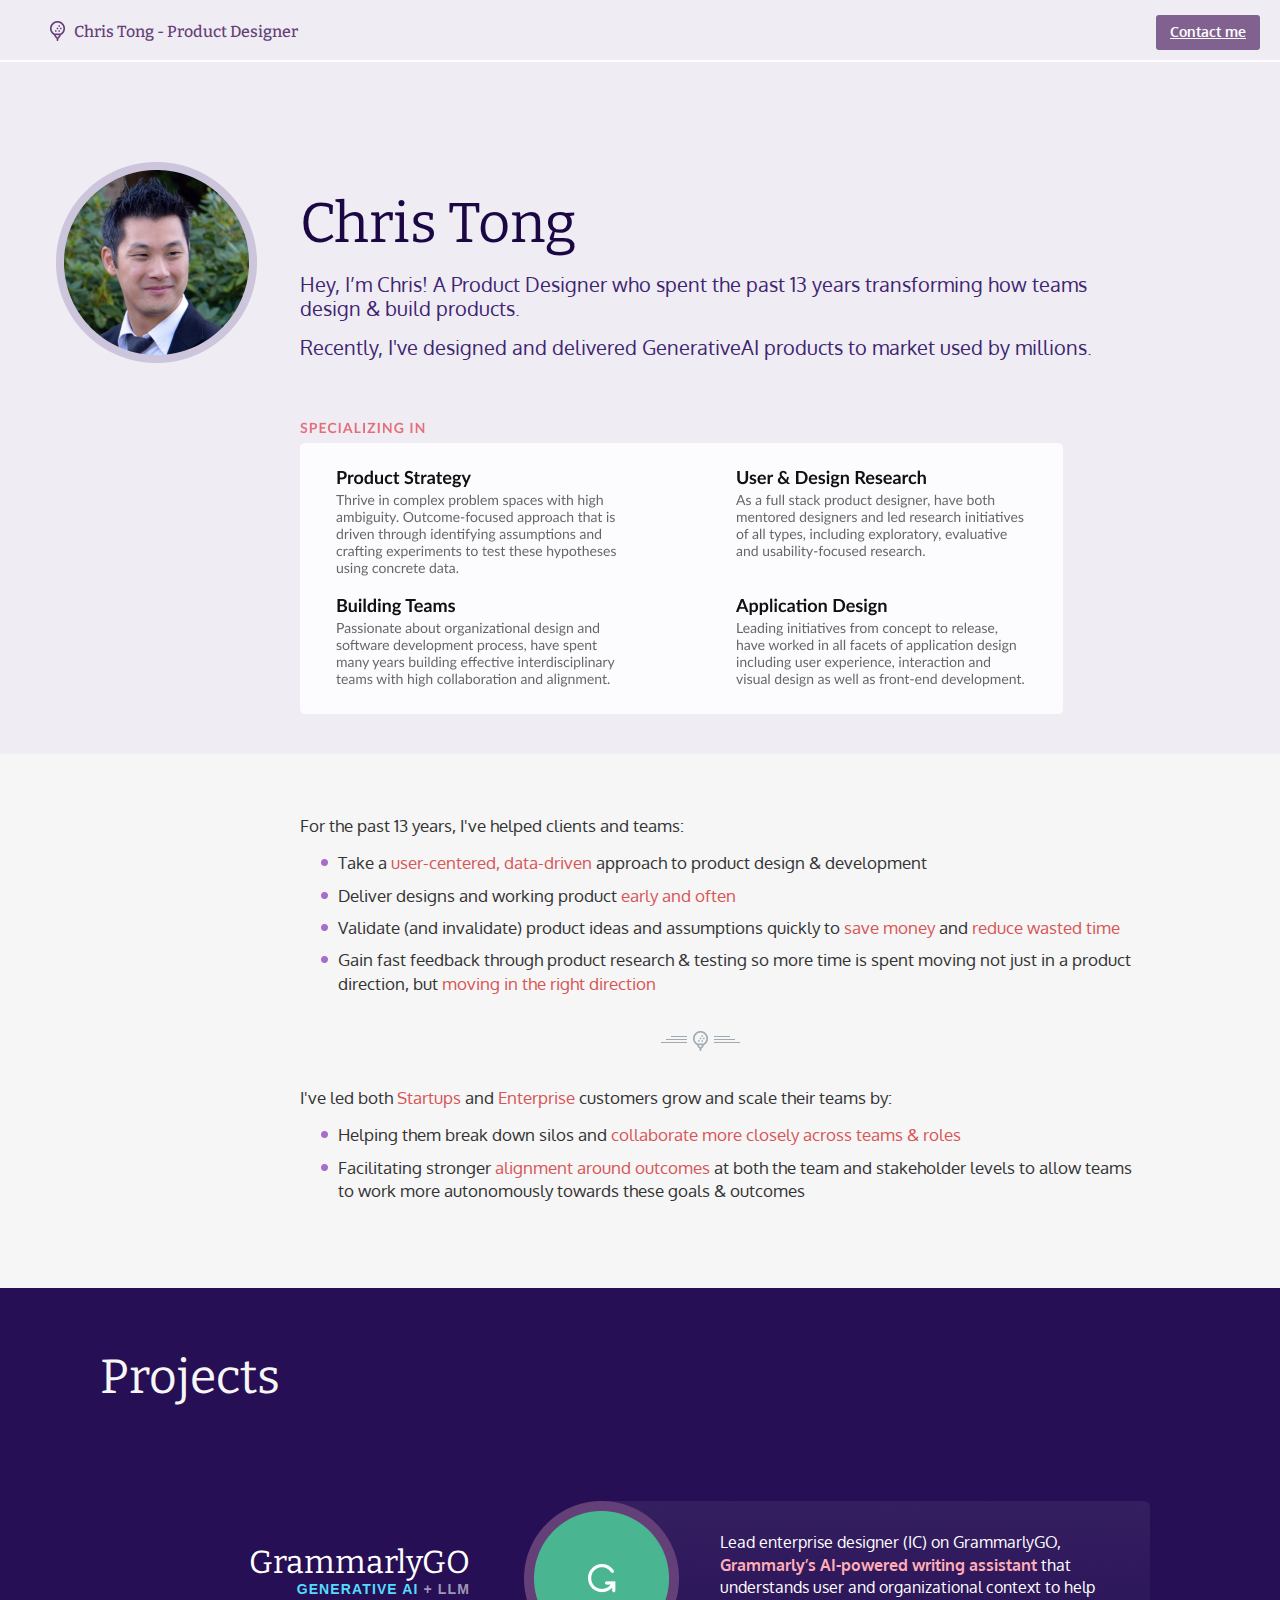
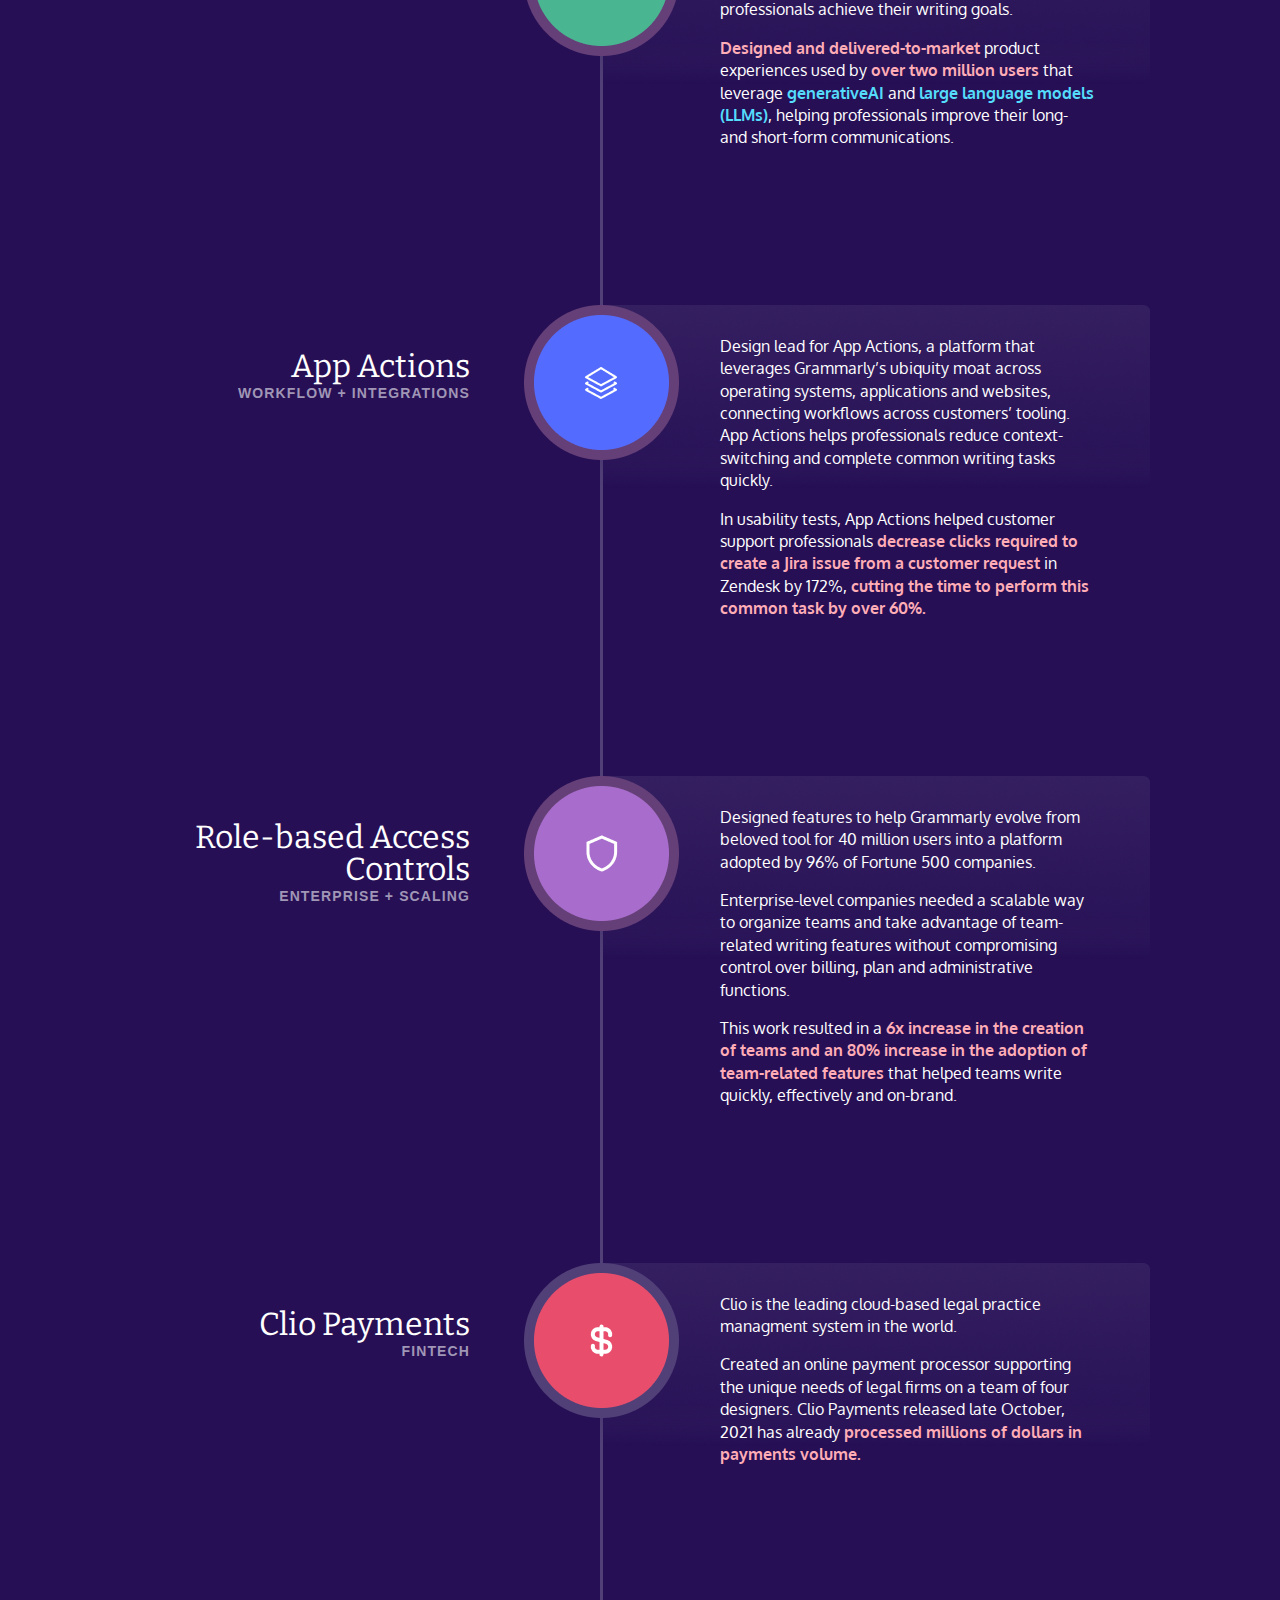
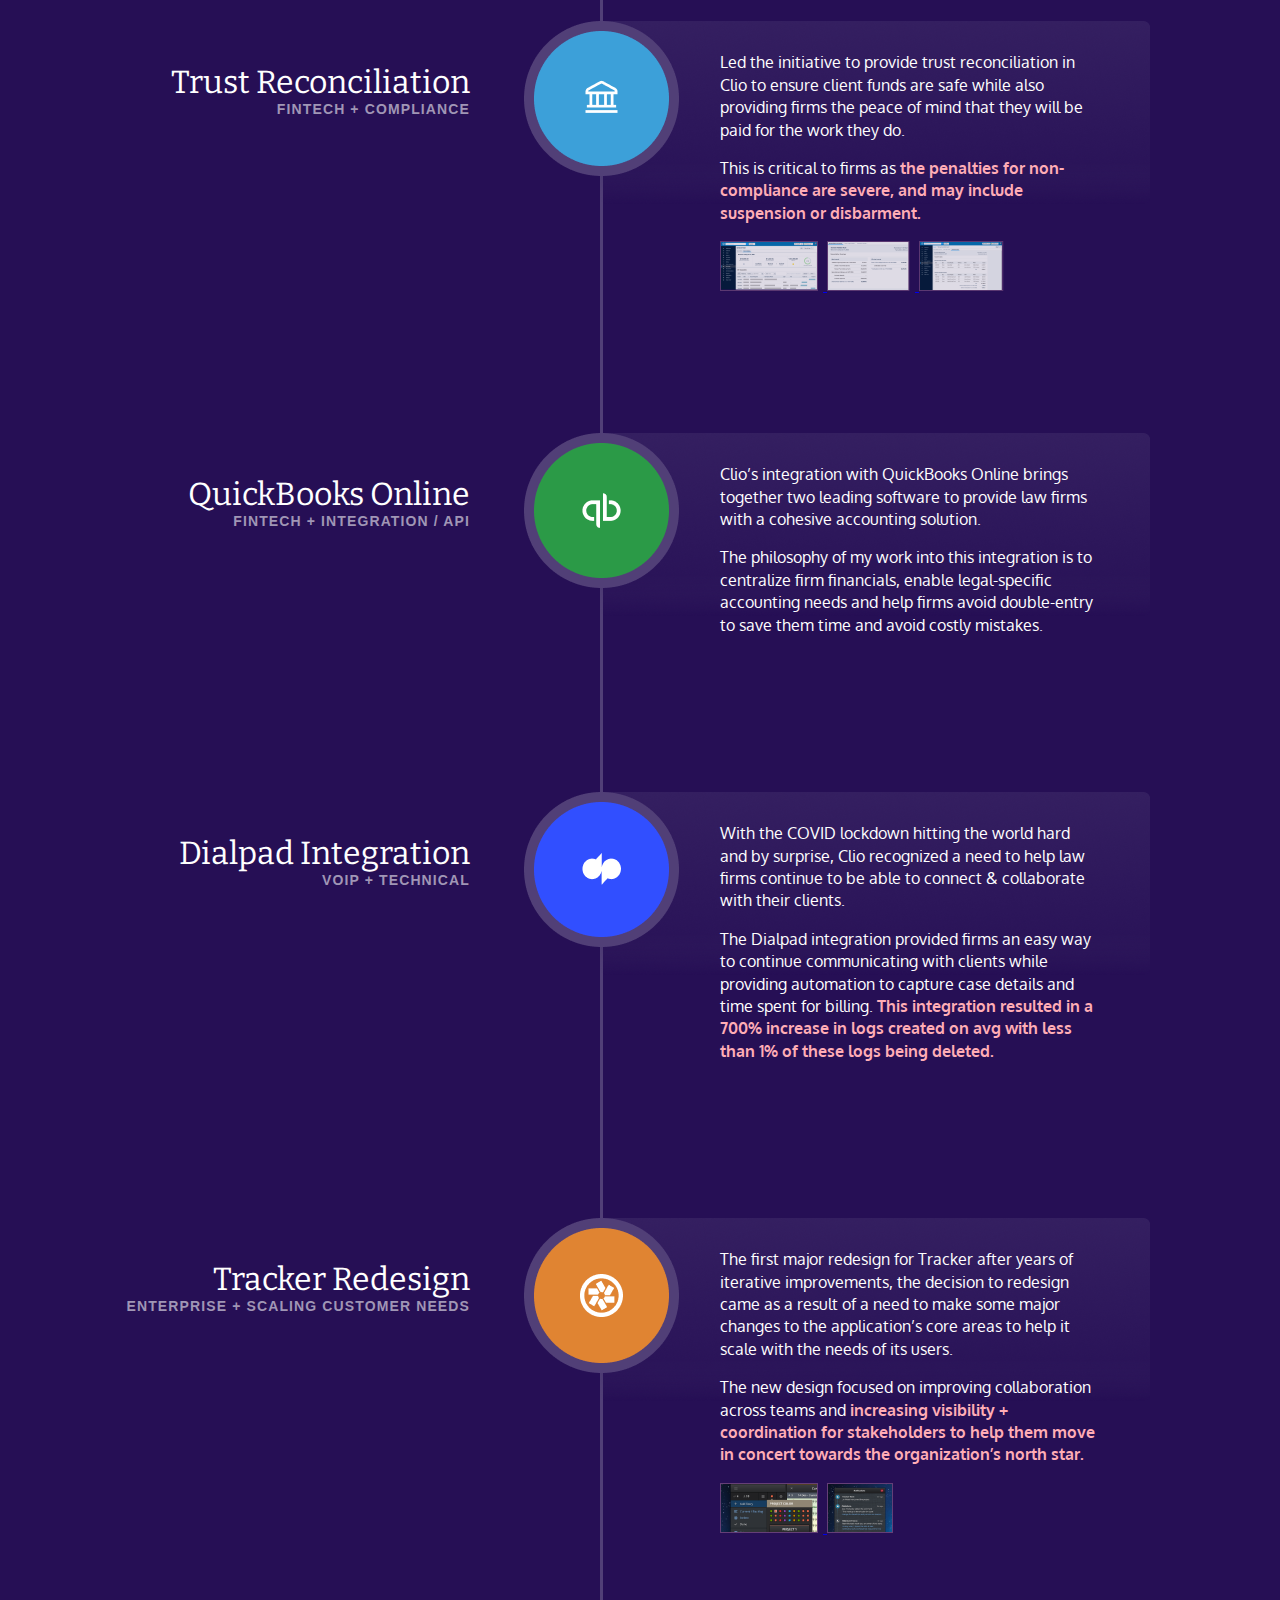
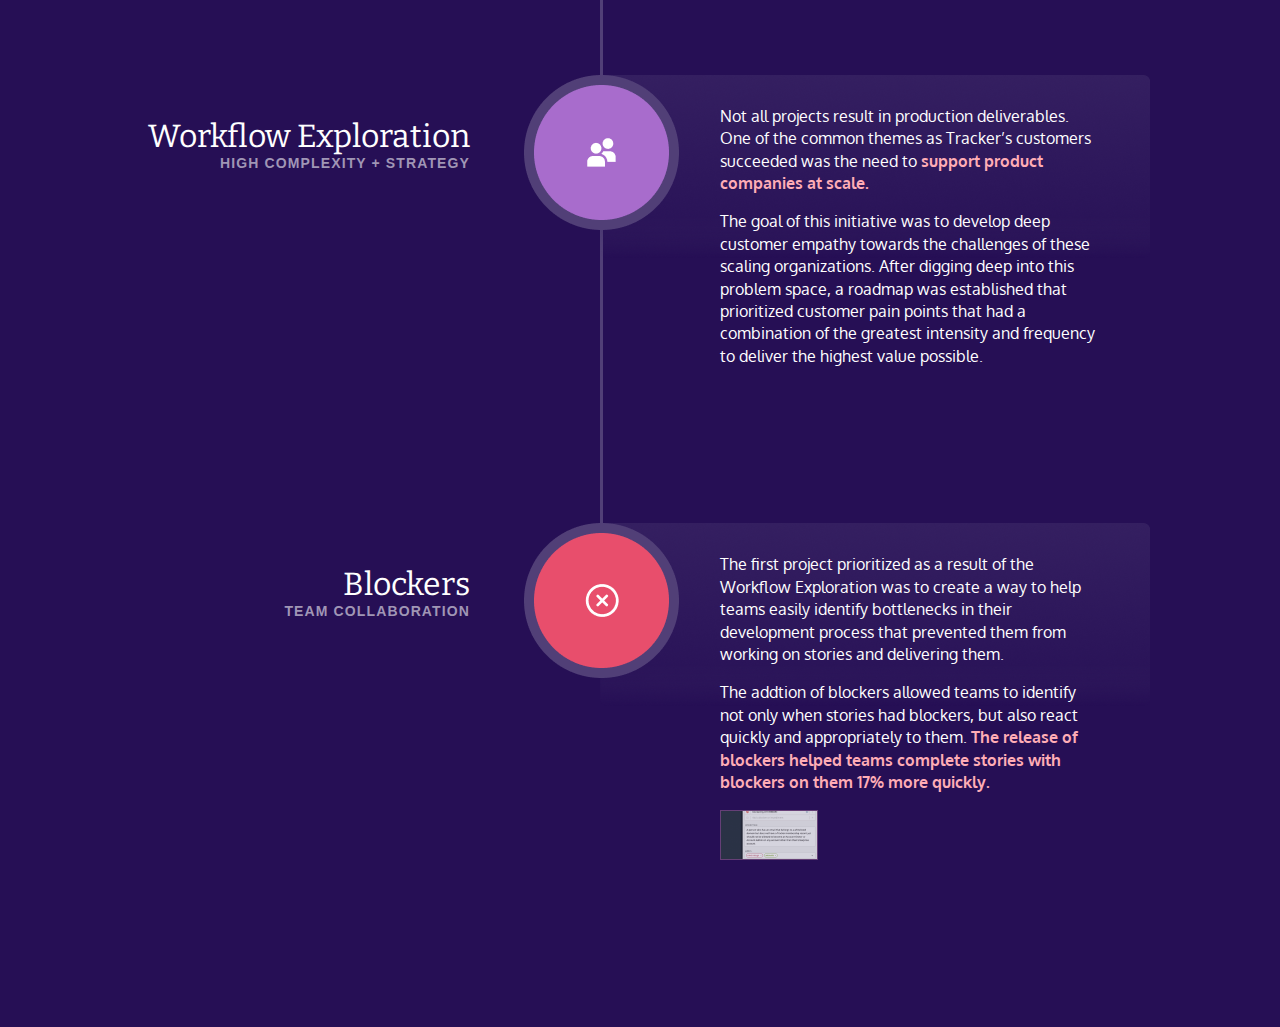
==== commit ad0a3921: "Add files via upload" ====
--- a/index.html
+++ b/index.html
@@ -34,8 +34,8 @@
 				<section id="headline">
 					<img class="frame" src="images/profile_img.png" />
 					<h2>Chris Tong</h2>
-					<h3>Hey! I’m Chris! A Product Designer who spent the past 13 years transforming how teams design &amp; build products.</h3>
-					<h3>Recently designed and delivered GenerativeAI products to market used by millions.</h3>
+					<h3>Hey, I’m Chris! A Product Designer who spent the past 13 years transforming how teams design &amp; build products.</h3>
+					<h3>Recently, I've designed and delivered GenerativeAI products to market used by millions.</h3>
 				</section>
 				<section id="specialization">
 					<img src="images/specializing.png" />
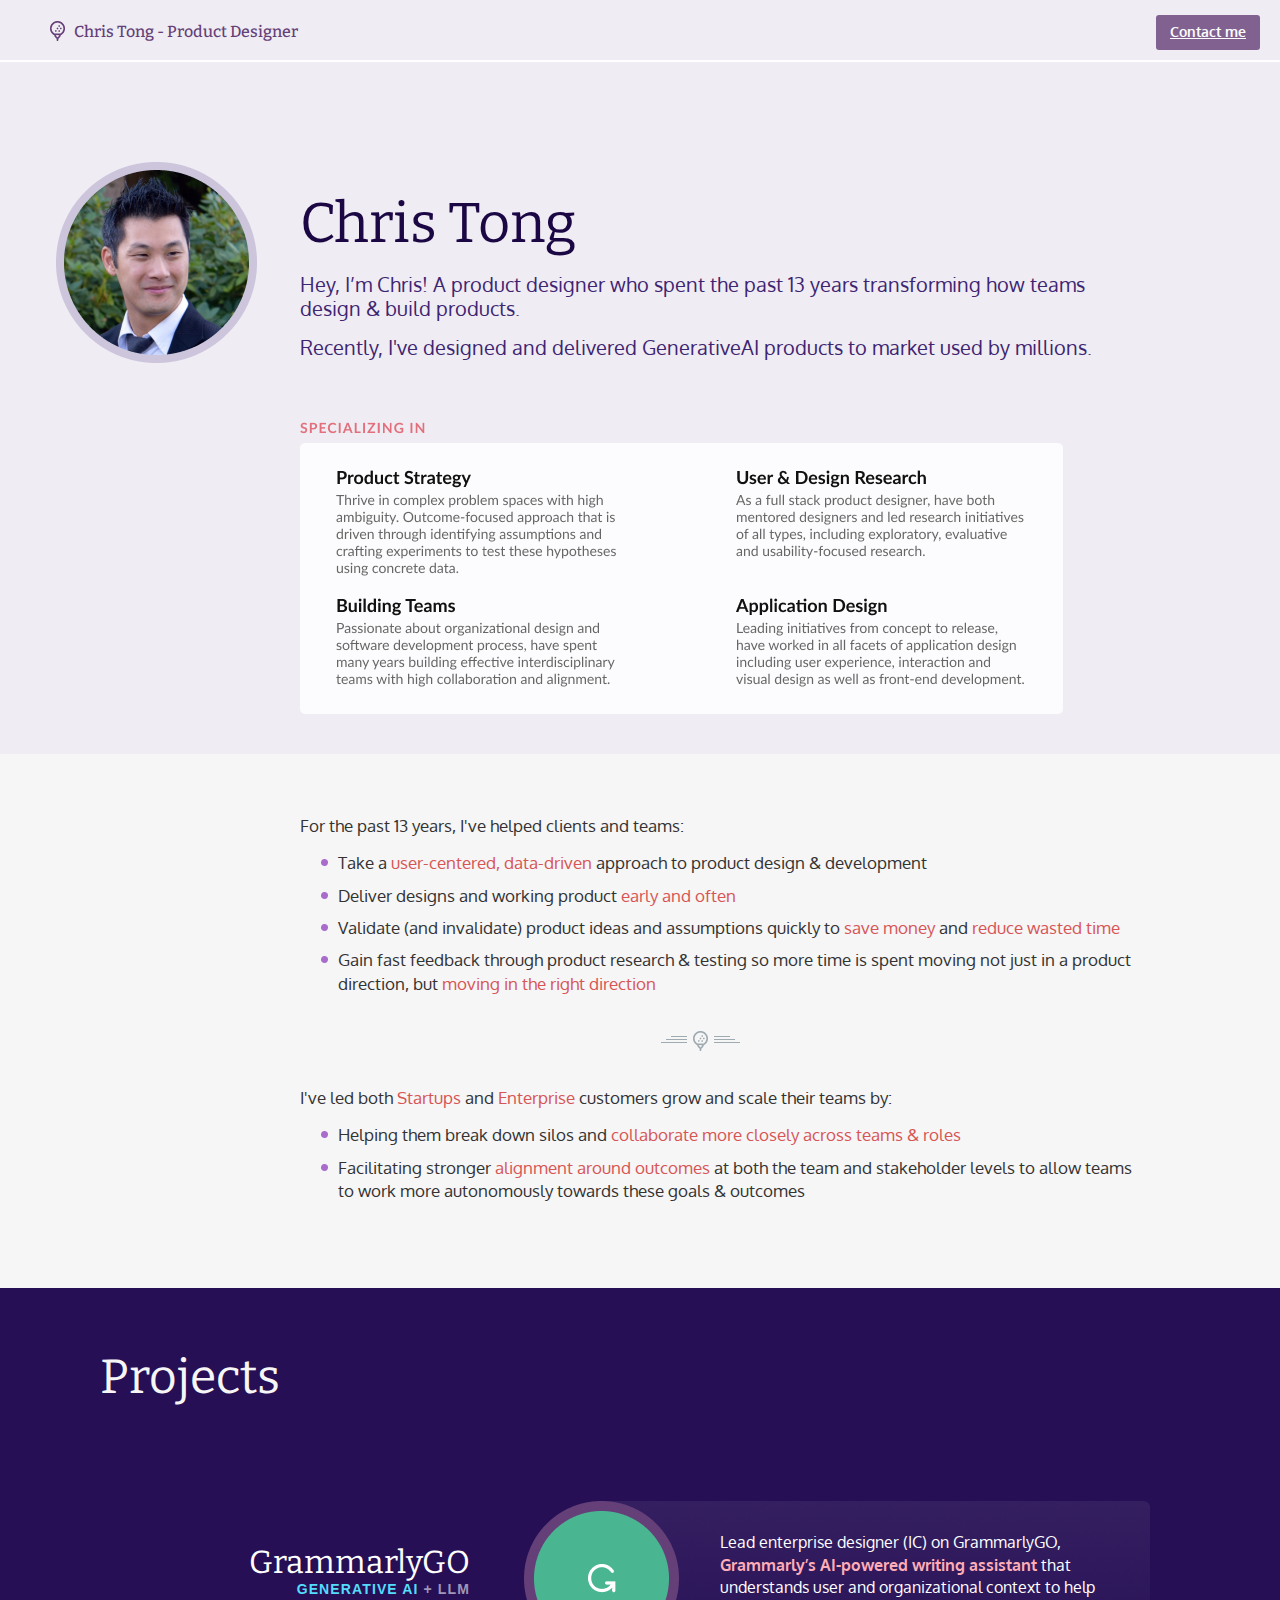
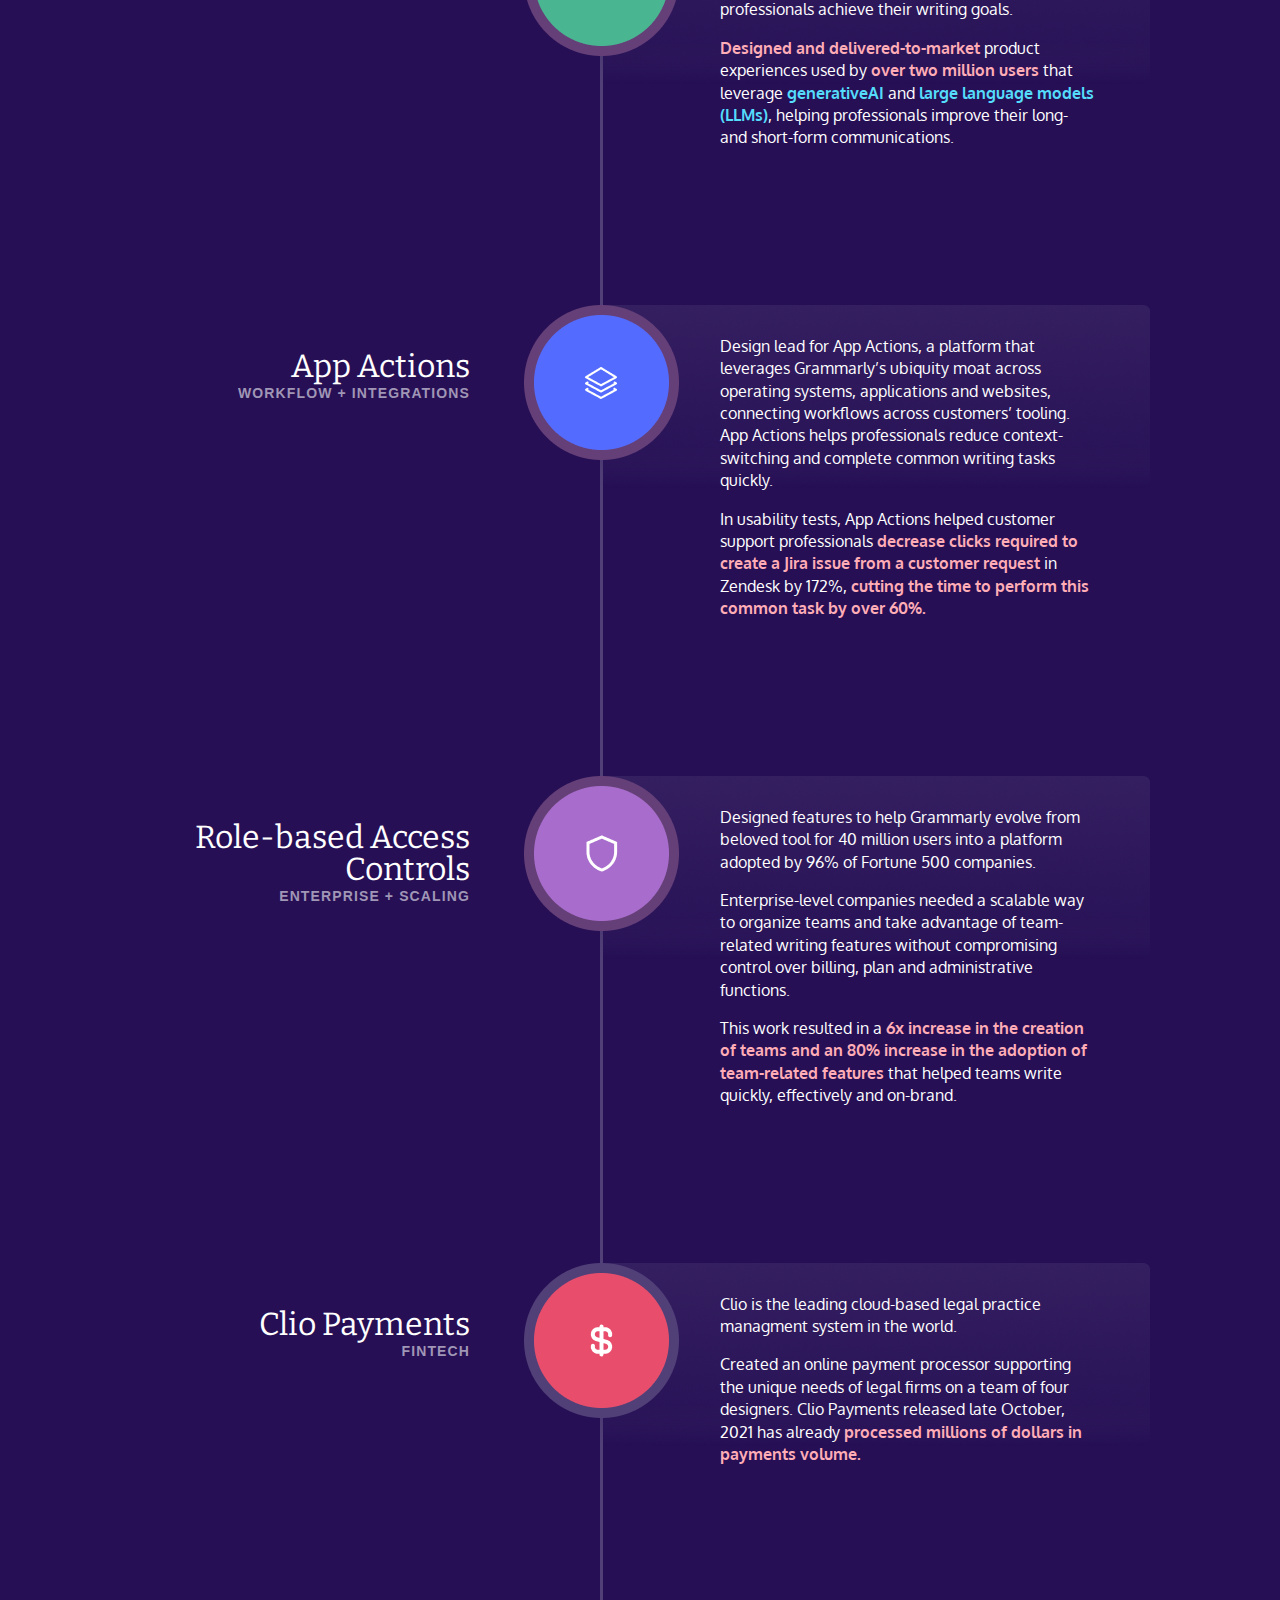
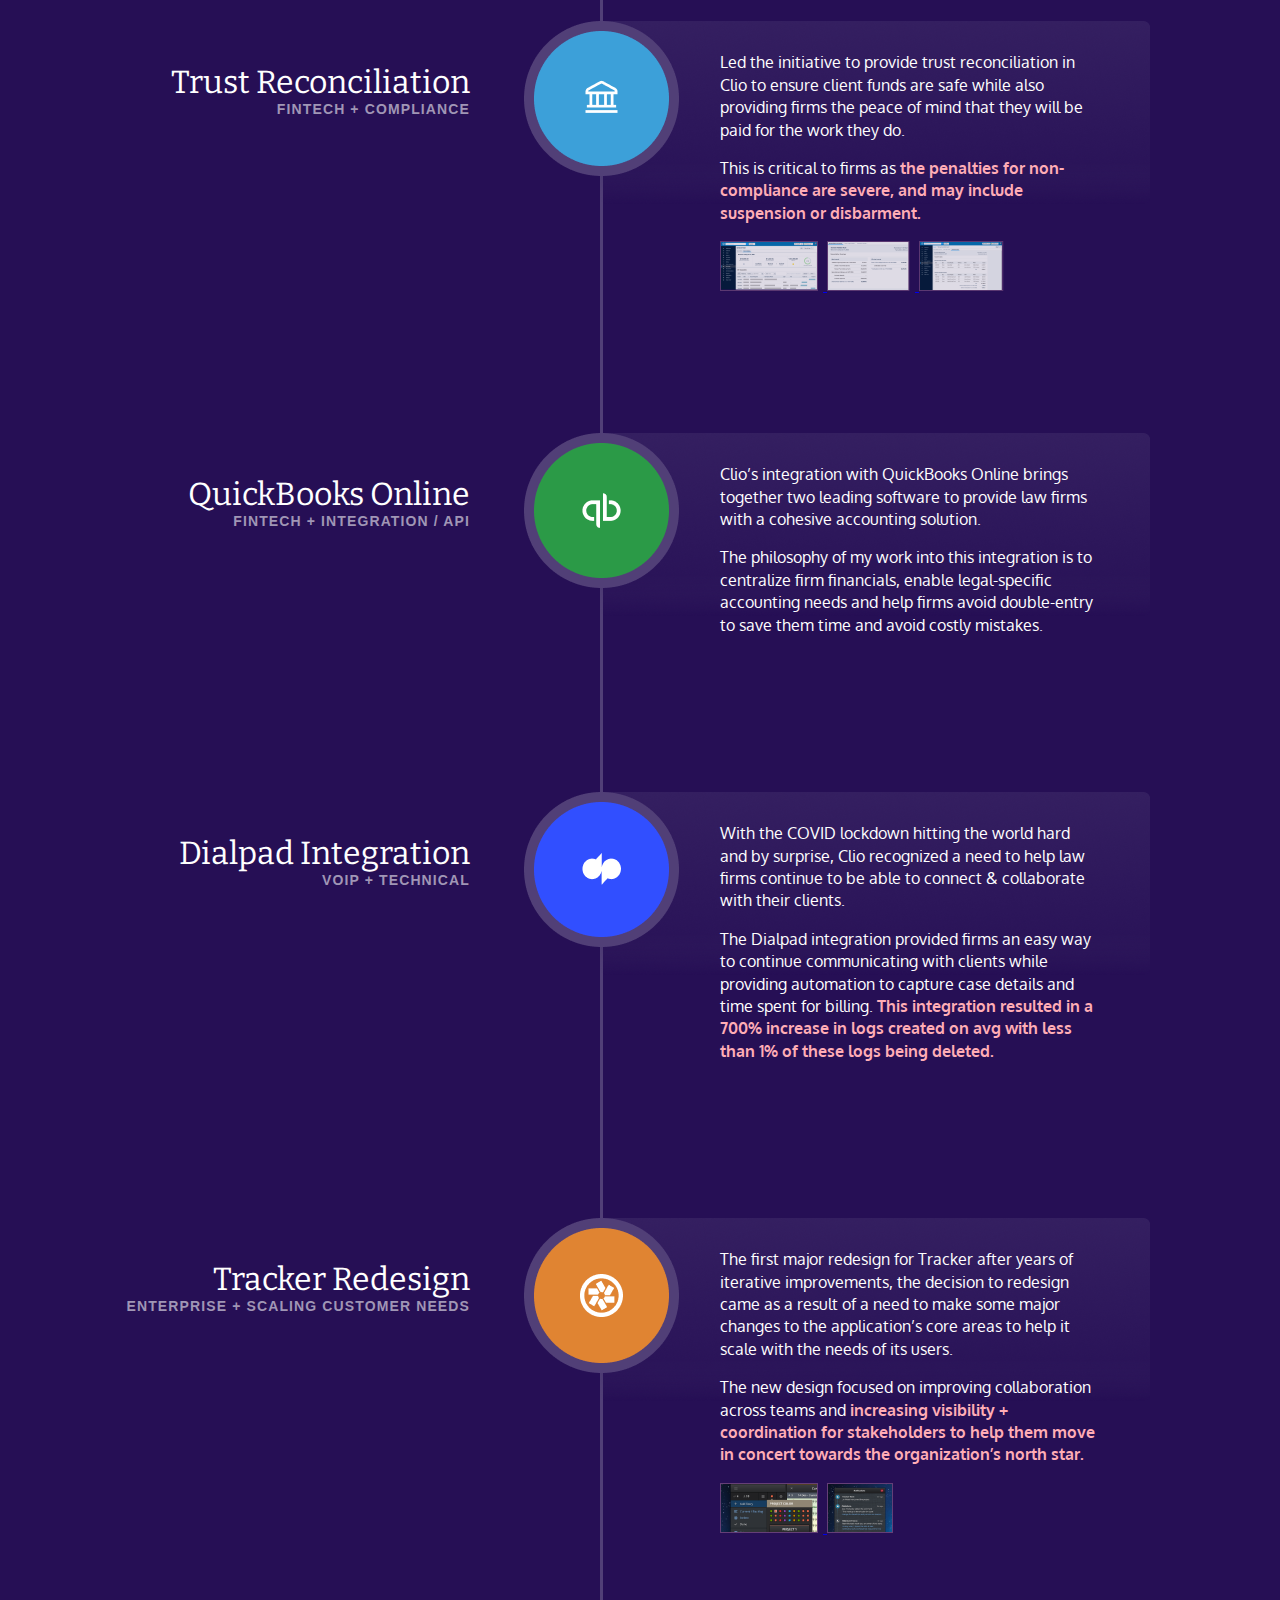
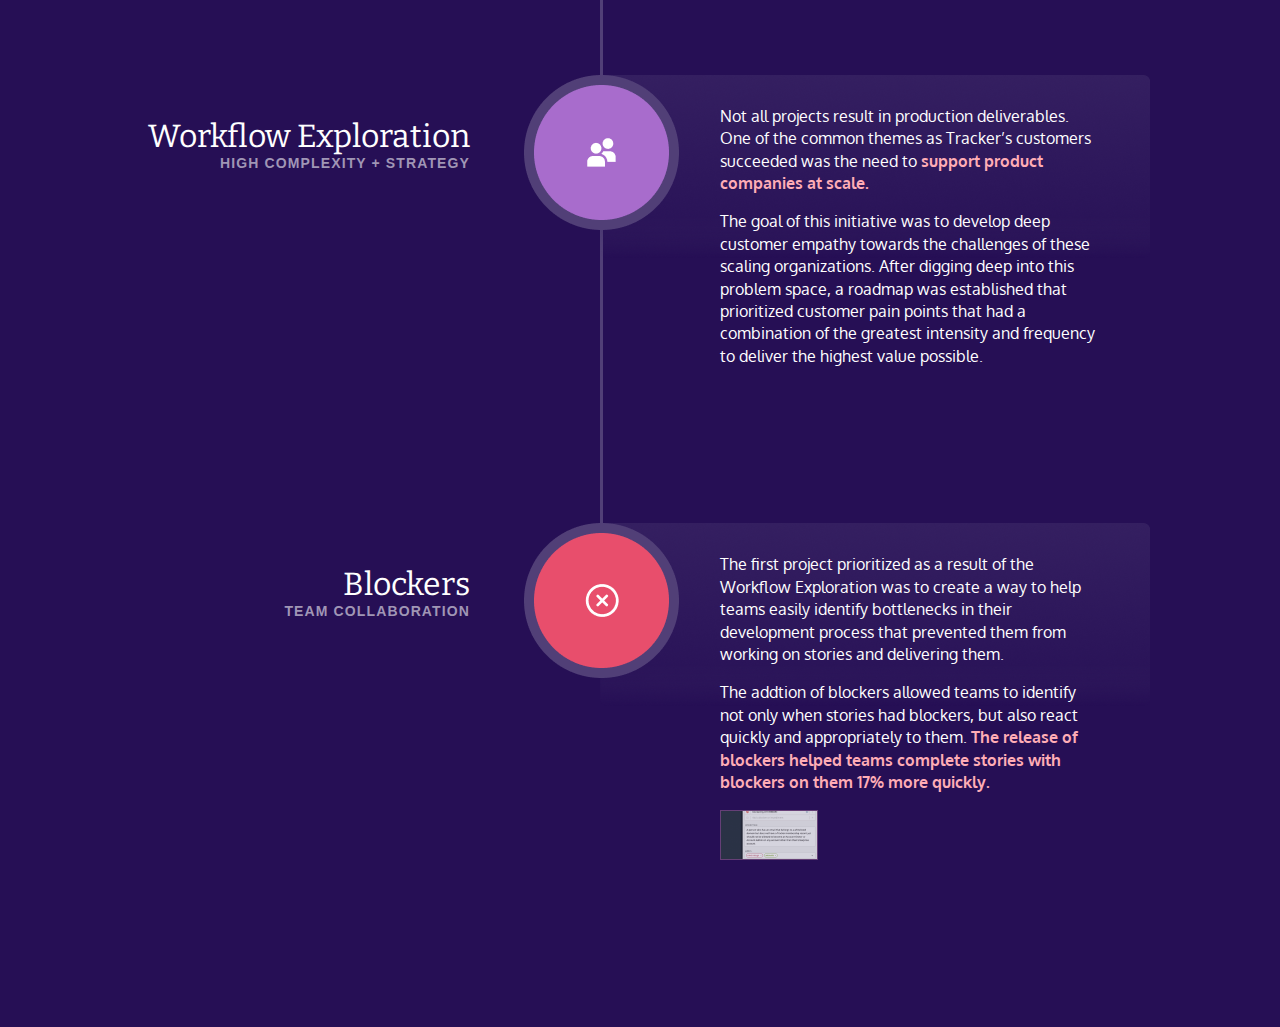
==== commit fc178178: "Add files via upload" ====
--- a/index.html
+++ b/index.html
@@ -34,7 +34,7 @@
 				<section id="headline">
 					<img class="frame" src="images/profile_img.png" />
 					<h2>Chris Tong</h2>
-					<h3>Hey, I’m Chris! A Product Designer who spent the past 13 years transforming how teams design &amp; build products.</h3>
+					<h3>Hey, I’m Chris! A product designer who spent the past 13 years transforming how teams design &amp; build products.</h3>
 					<h3>Recently, I've designed and delivered GenerativeAI products to market used by millions.</h3>
 				</section>
 				<section id="specialization">
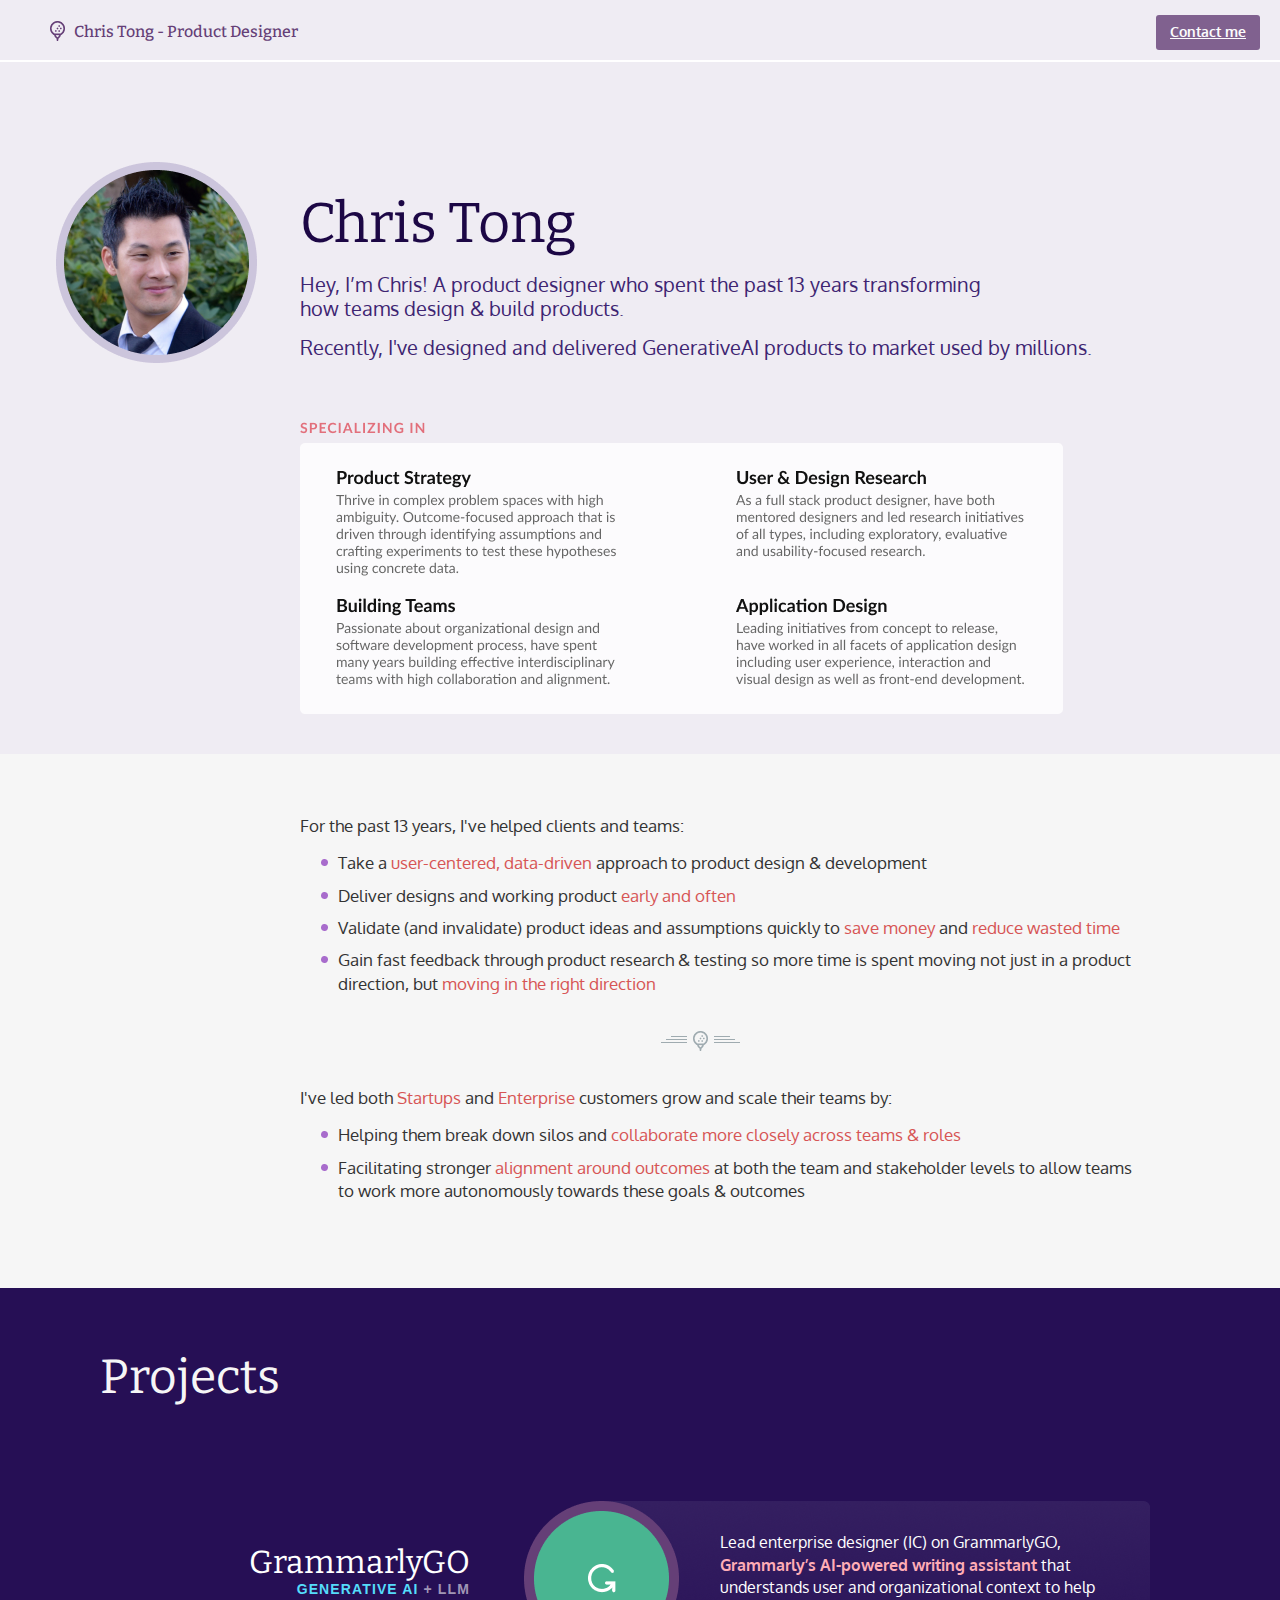
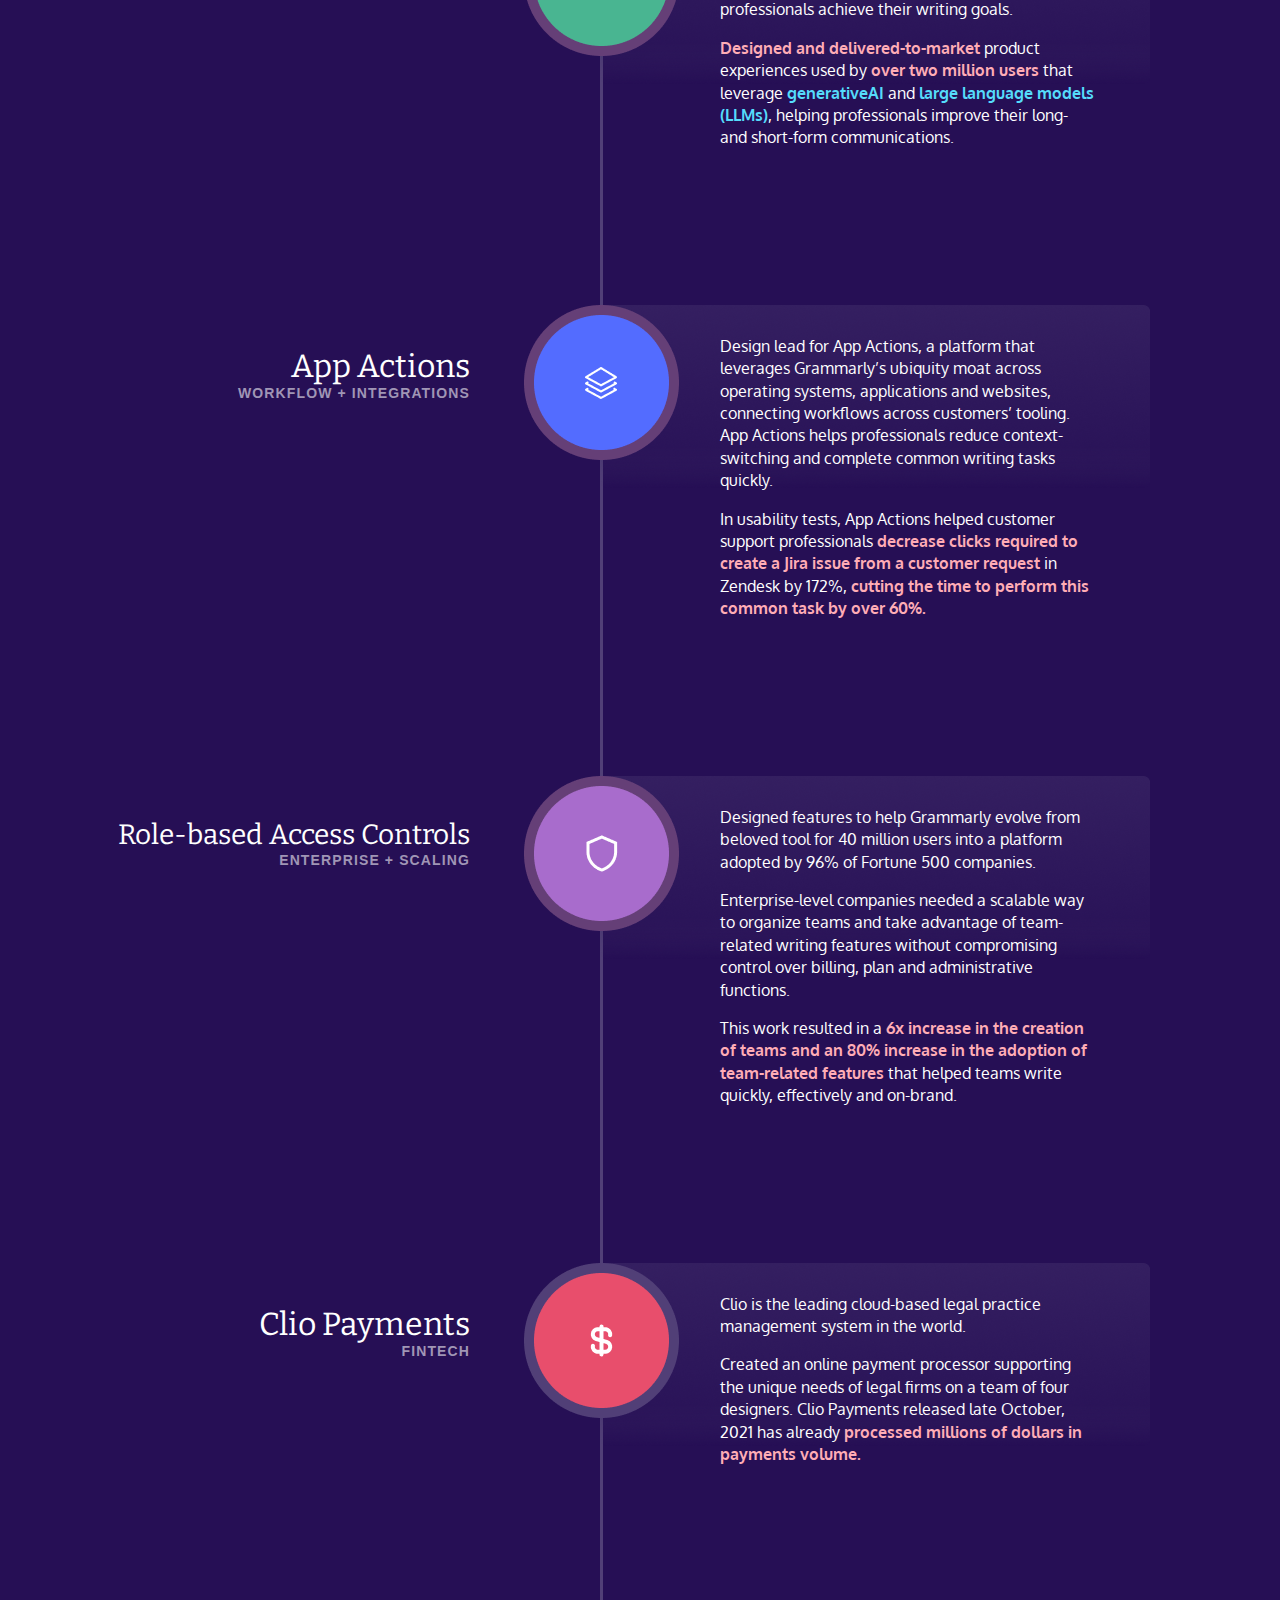
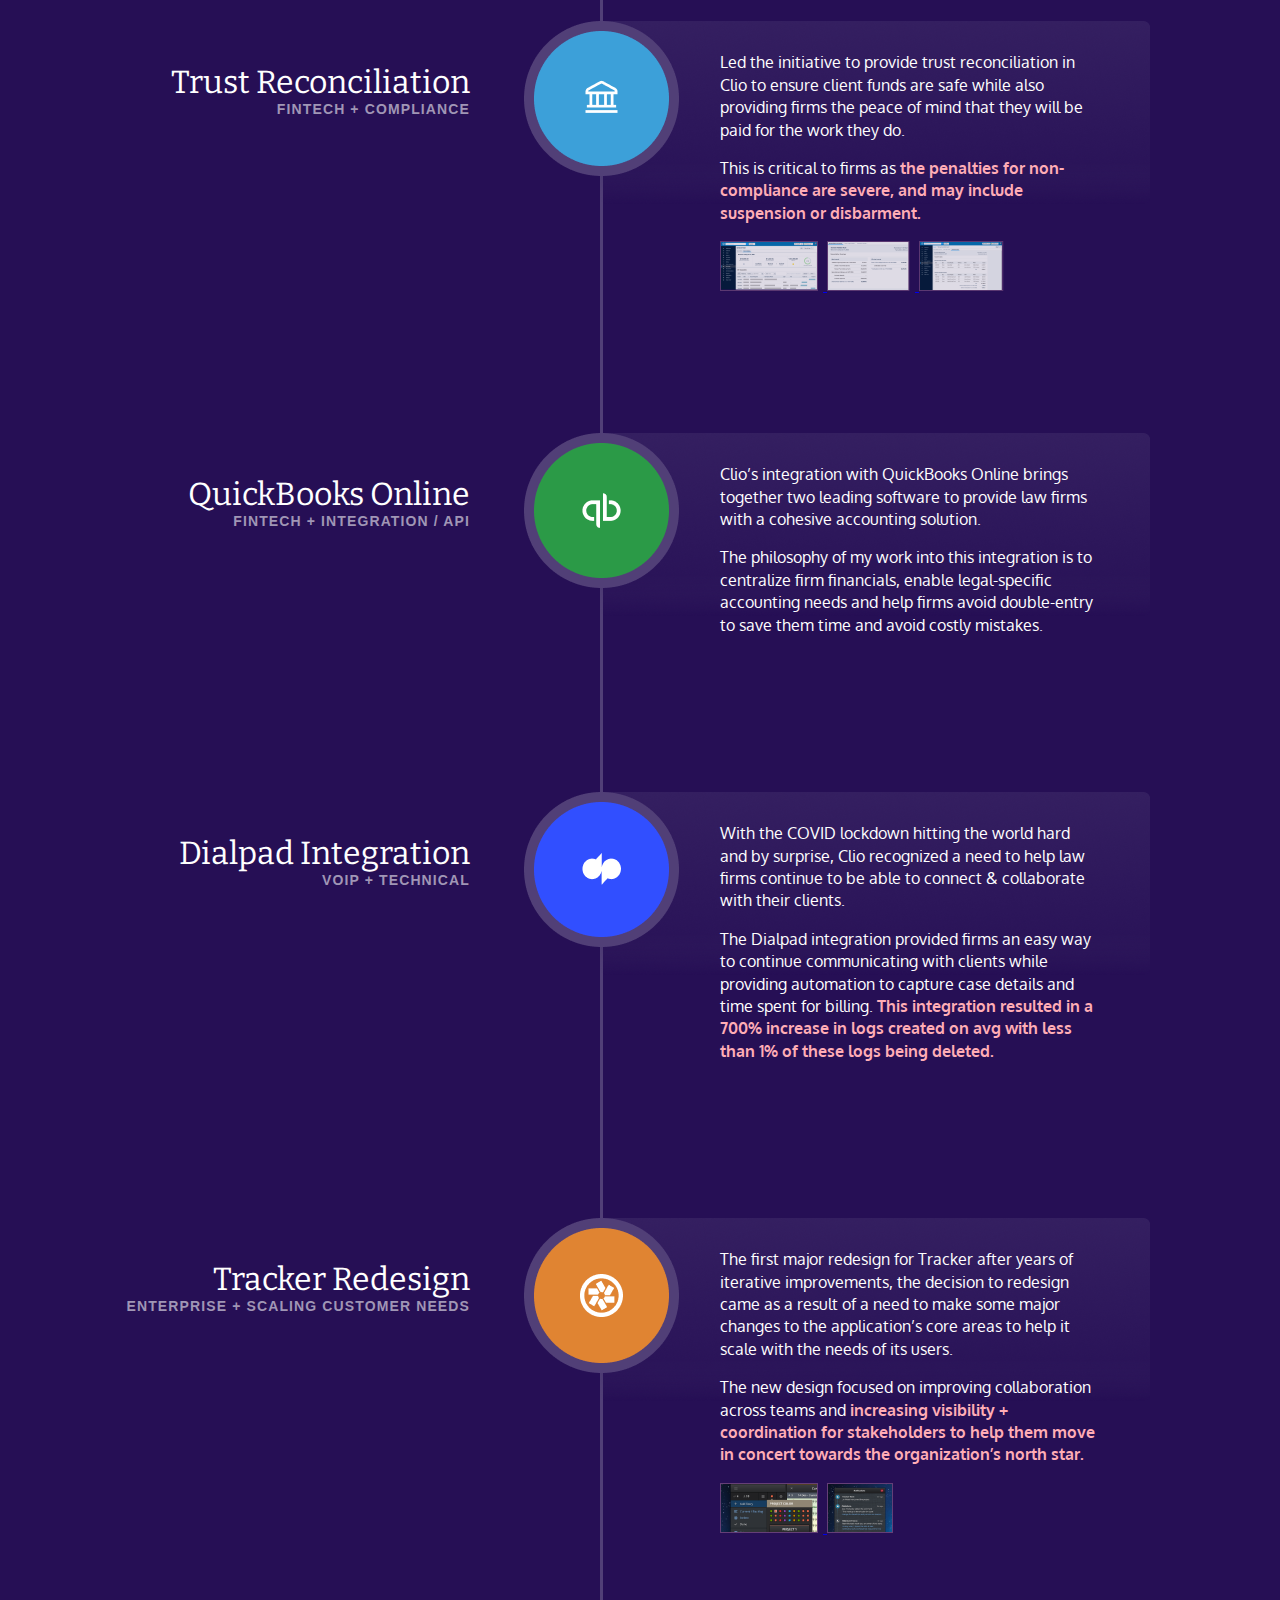
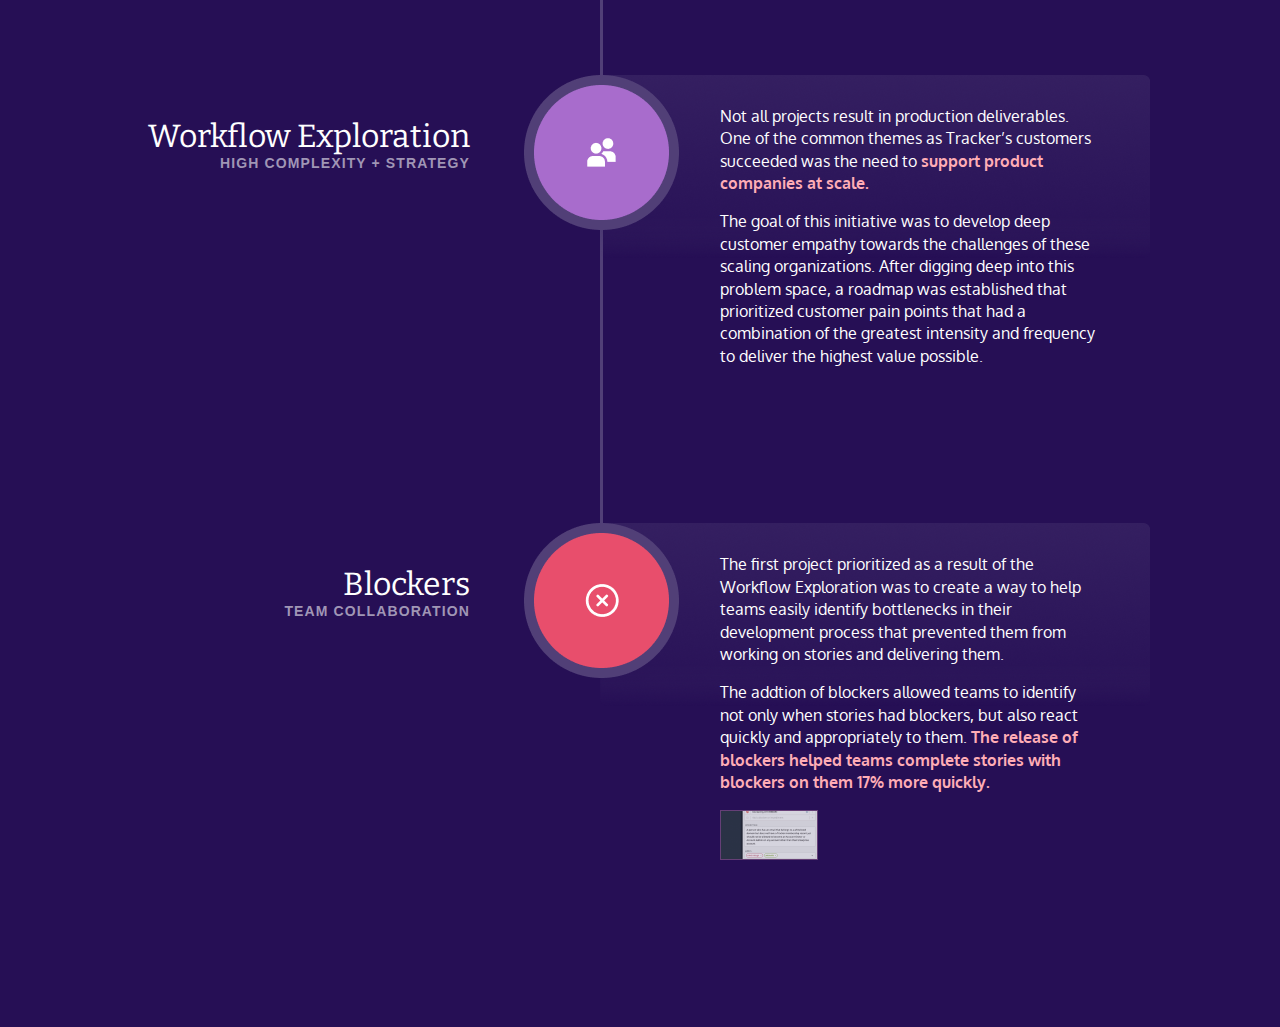
==== commit c272342e: "Add files via upload" ====
--- a/index.html
+++ b/index.html
@@ -150,7 +150,7 @@
 						</div>
 						<div class="project-details">
 							<div class="details_inner">
-								<p>Clio is the leading cloud-based legal practice managment system in the world.</p>
+								<p>Clio is the leading cloud-based legal practice management system in the world.</p>
 								<p>Created an online payment processor supporting the unique needs of legal firms on a team of four designers. Clio Payments released late October, 2021 has already <em>processed millions of dollars in payments volume.</em></p>
 							</div>
 						</div>
--- a/main.css
+++ b/main.css
@@ -146,13 +146,17 @@
 }
 
 section#banner h3 {
-  width: 820px;
+  width: 700px;
   font-family: 'Oxygen', 'Lato', sans-serif;
   font-size: 20px;
   font-weight: 400;
   padding-bottom: 15px;
   color: #3E2572;
   line-height: 1.2em;
+}
+
+section#banner h3 + h3 {
+  width: 820px;
 }
 
 section#banner h2, section#banner h3 {
@@ -299,6 +303,10 @@
   font-size: 32px;
   color: #FFF;
   margin-bottom: 4px;
+}
+
+section#projects section#rbac h3{
+  font-size: 28px;
 }
 
 section#projects h4 {
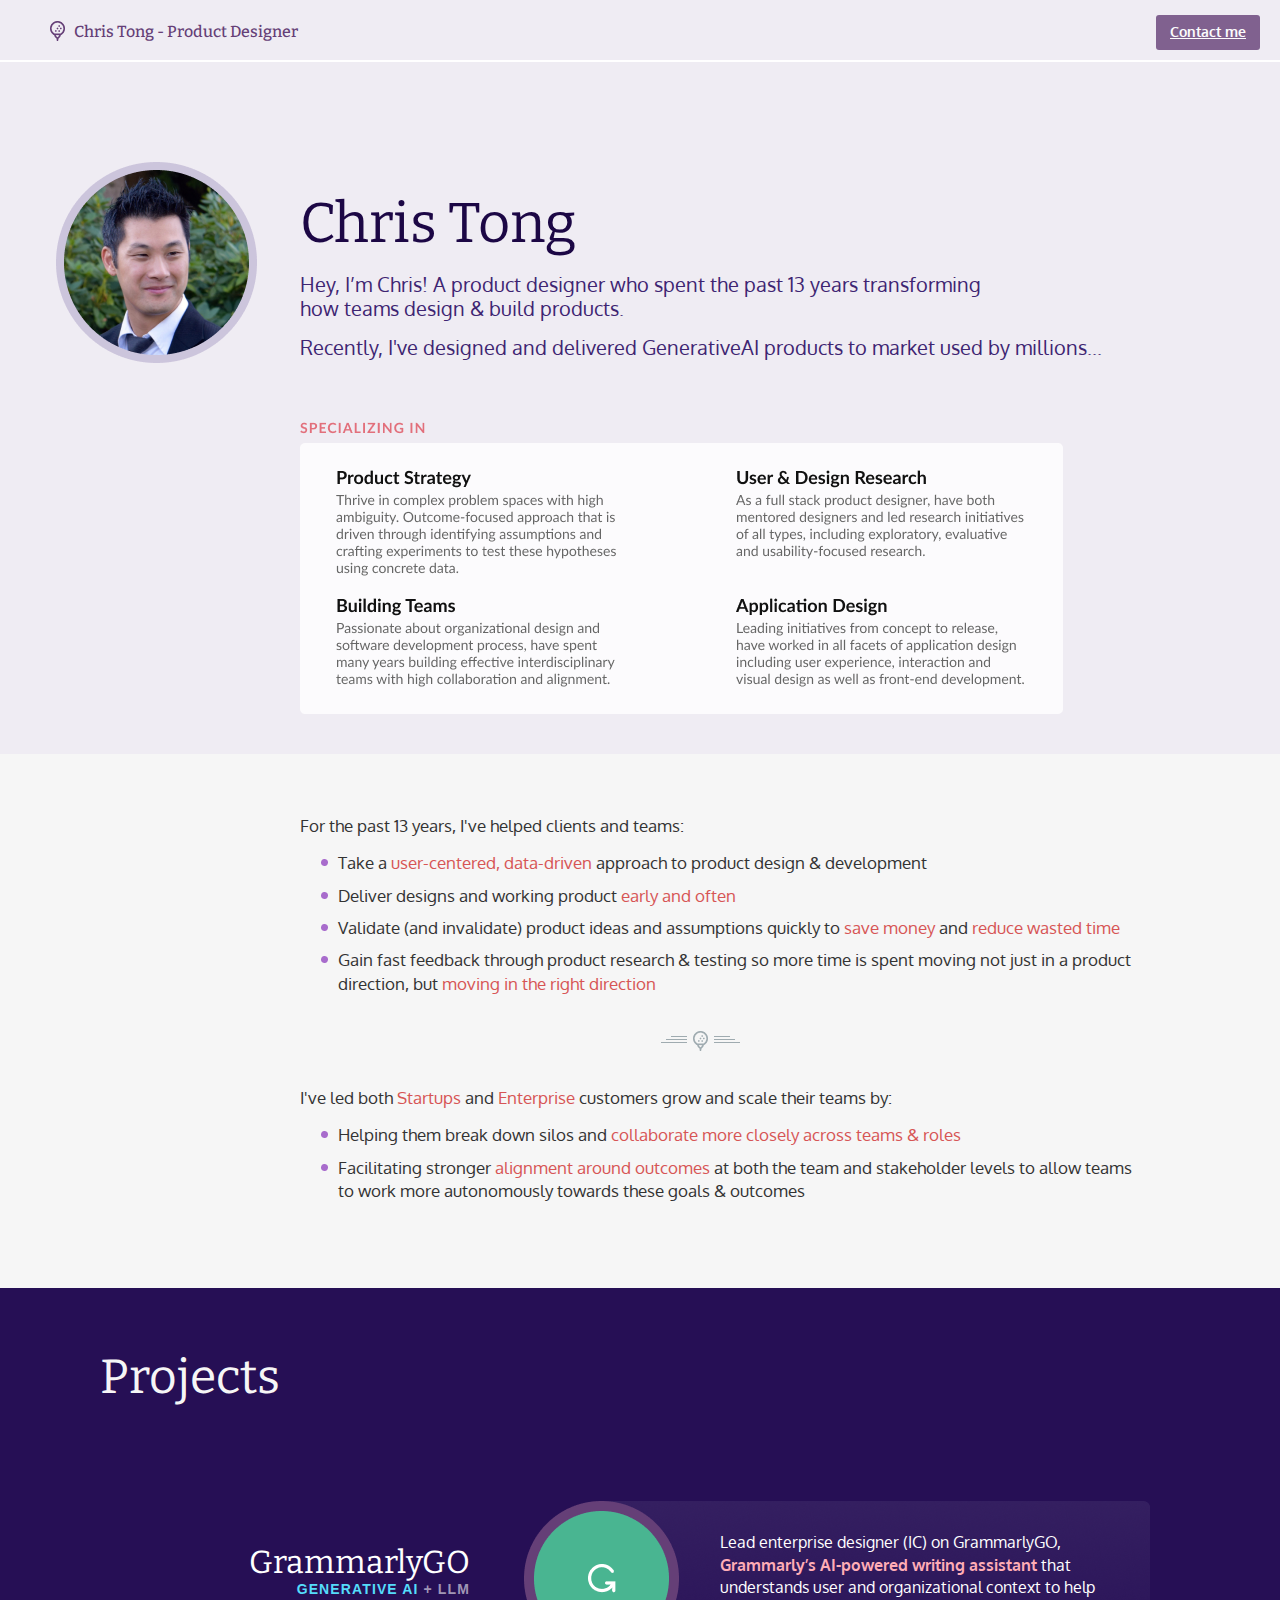
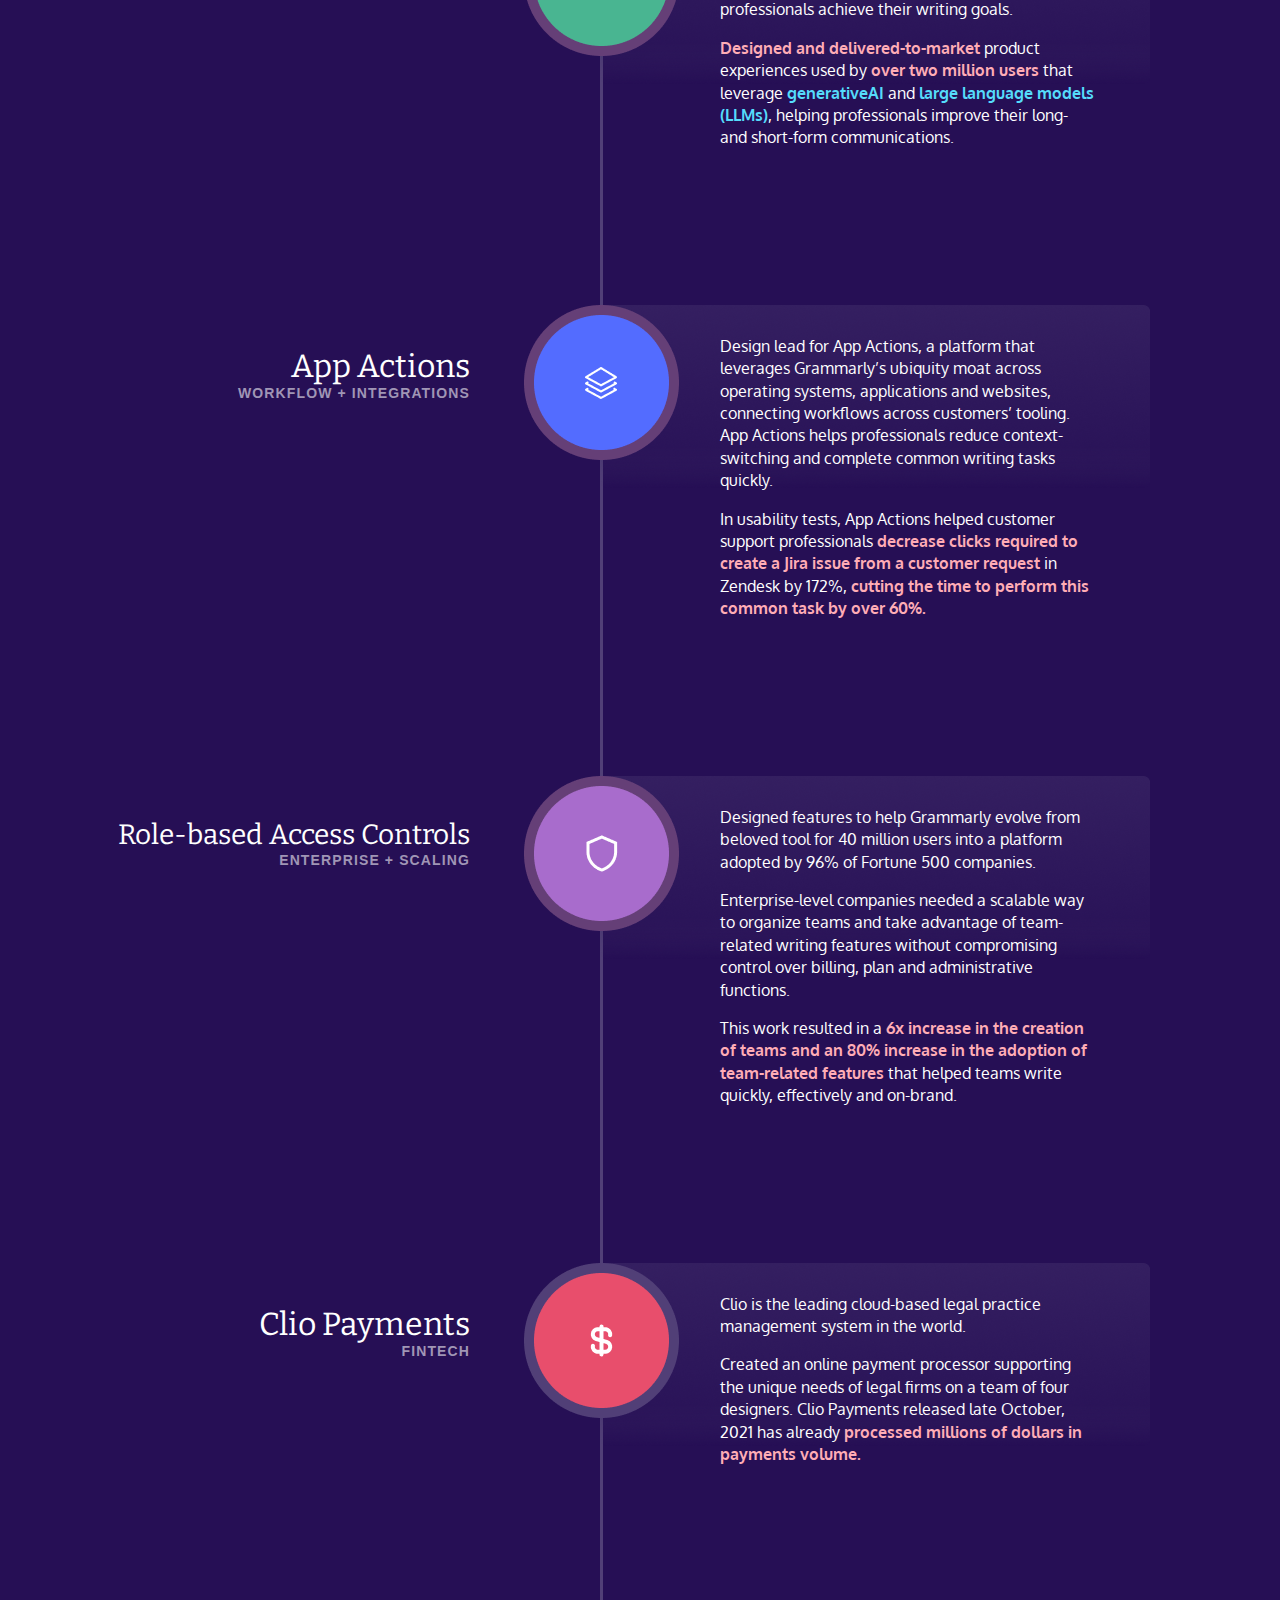
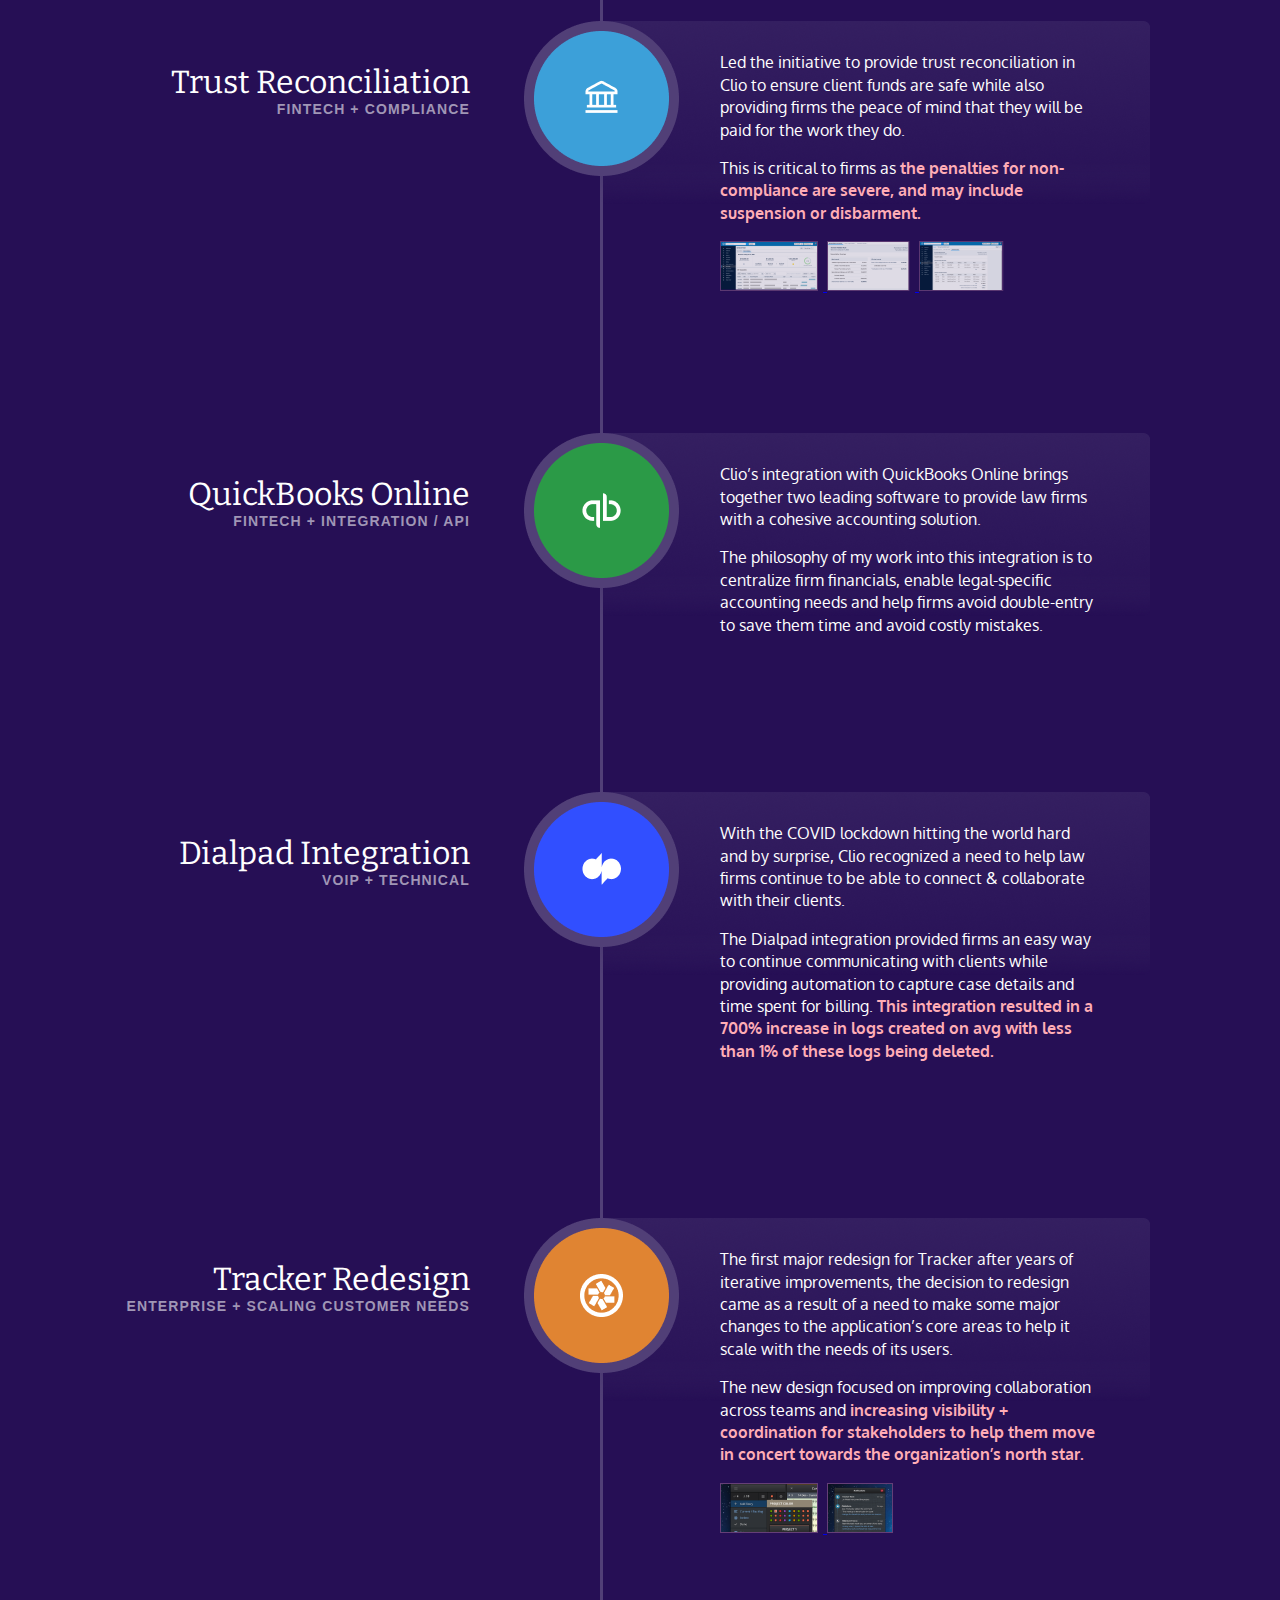
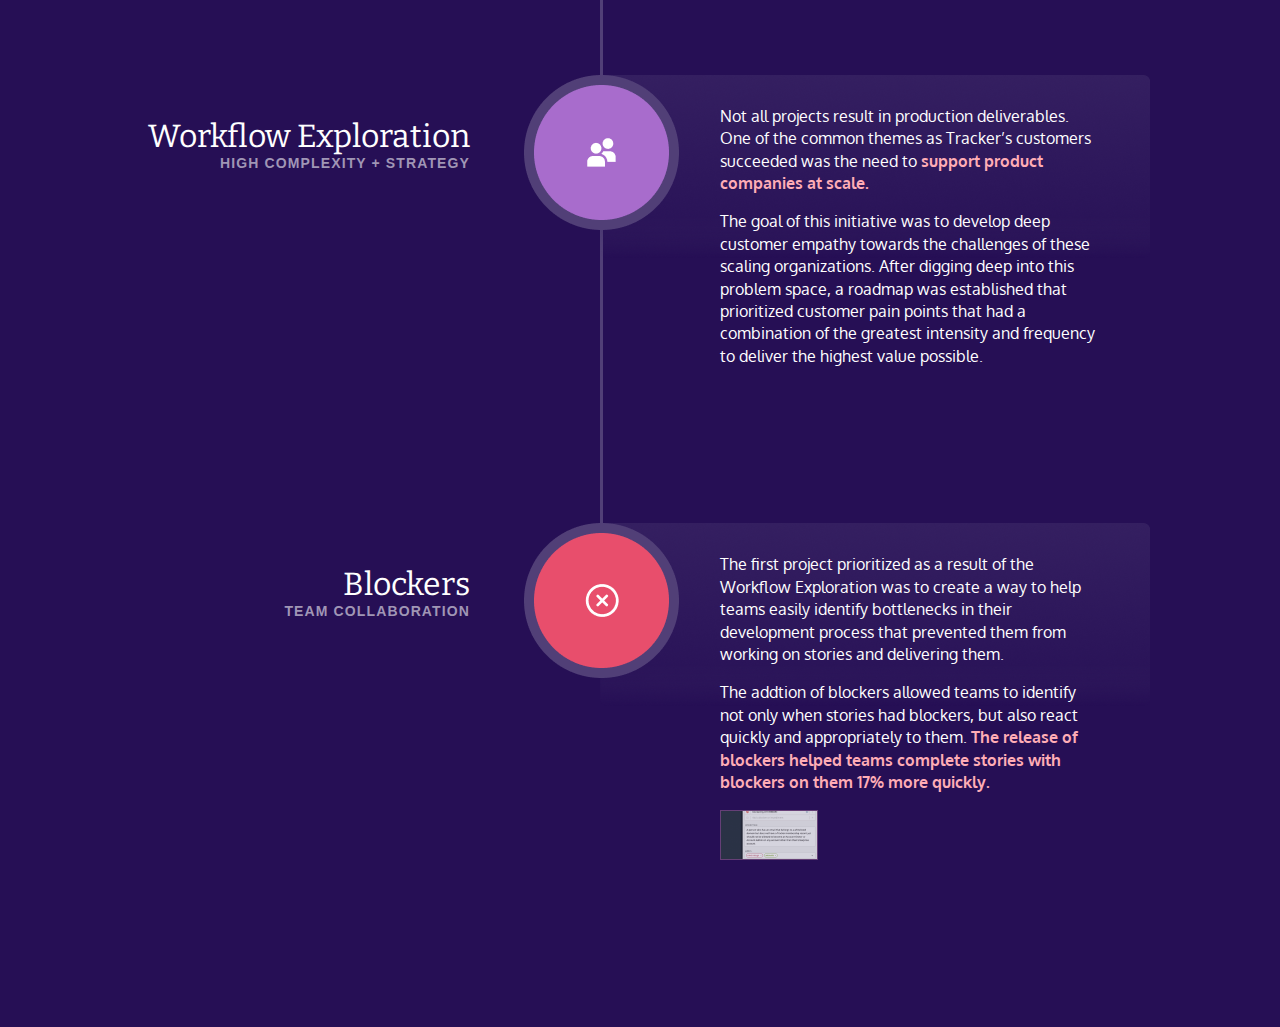
==== commit ab759154: "test change (...)" ====
--- a/index.html
+++ b/index.html
@@ -35,7 +35,7 @@
 					<img class="frame" src="images/profile_img.png" />
 					<h2>Chris Tong</h2>
 					<h3>Hey, I’m Chris! A product designer who spent the past 13 years transforming how teams design &amp; build products.</h3>
-					<h3>Recently, I've designed and delivered GenerativeAI products to market used by millions.</h3>
+					<h3>Recently, I've designed and delivered GenerativeAI products to market used by millions...</h3>
 				</section>
 				<section id="specialization">
 					<img src="images/specializing.png" />
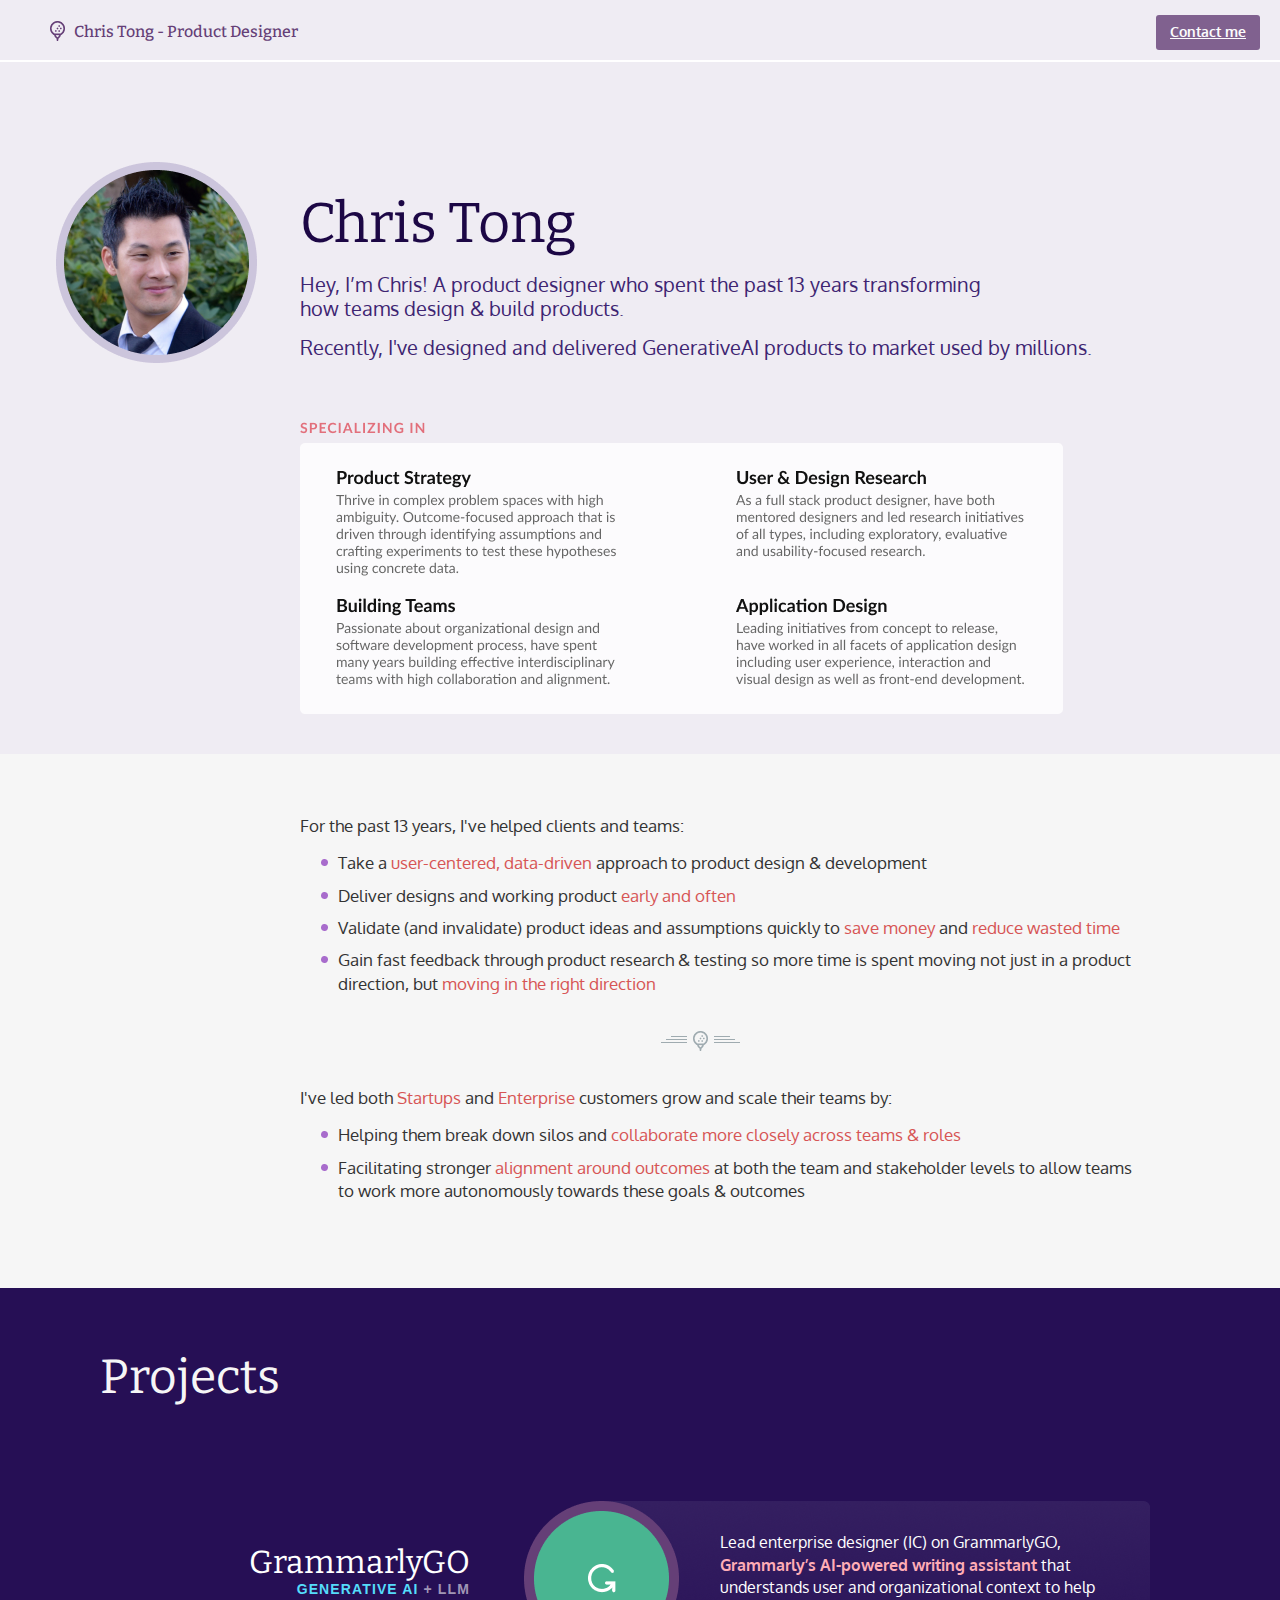
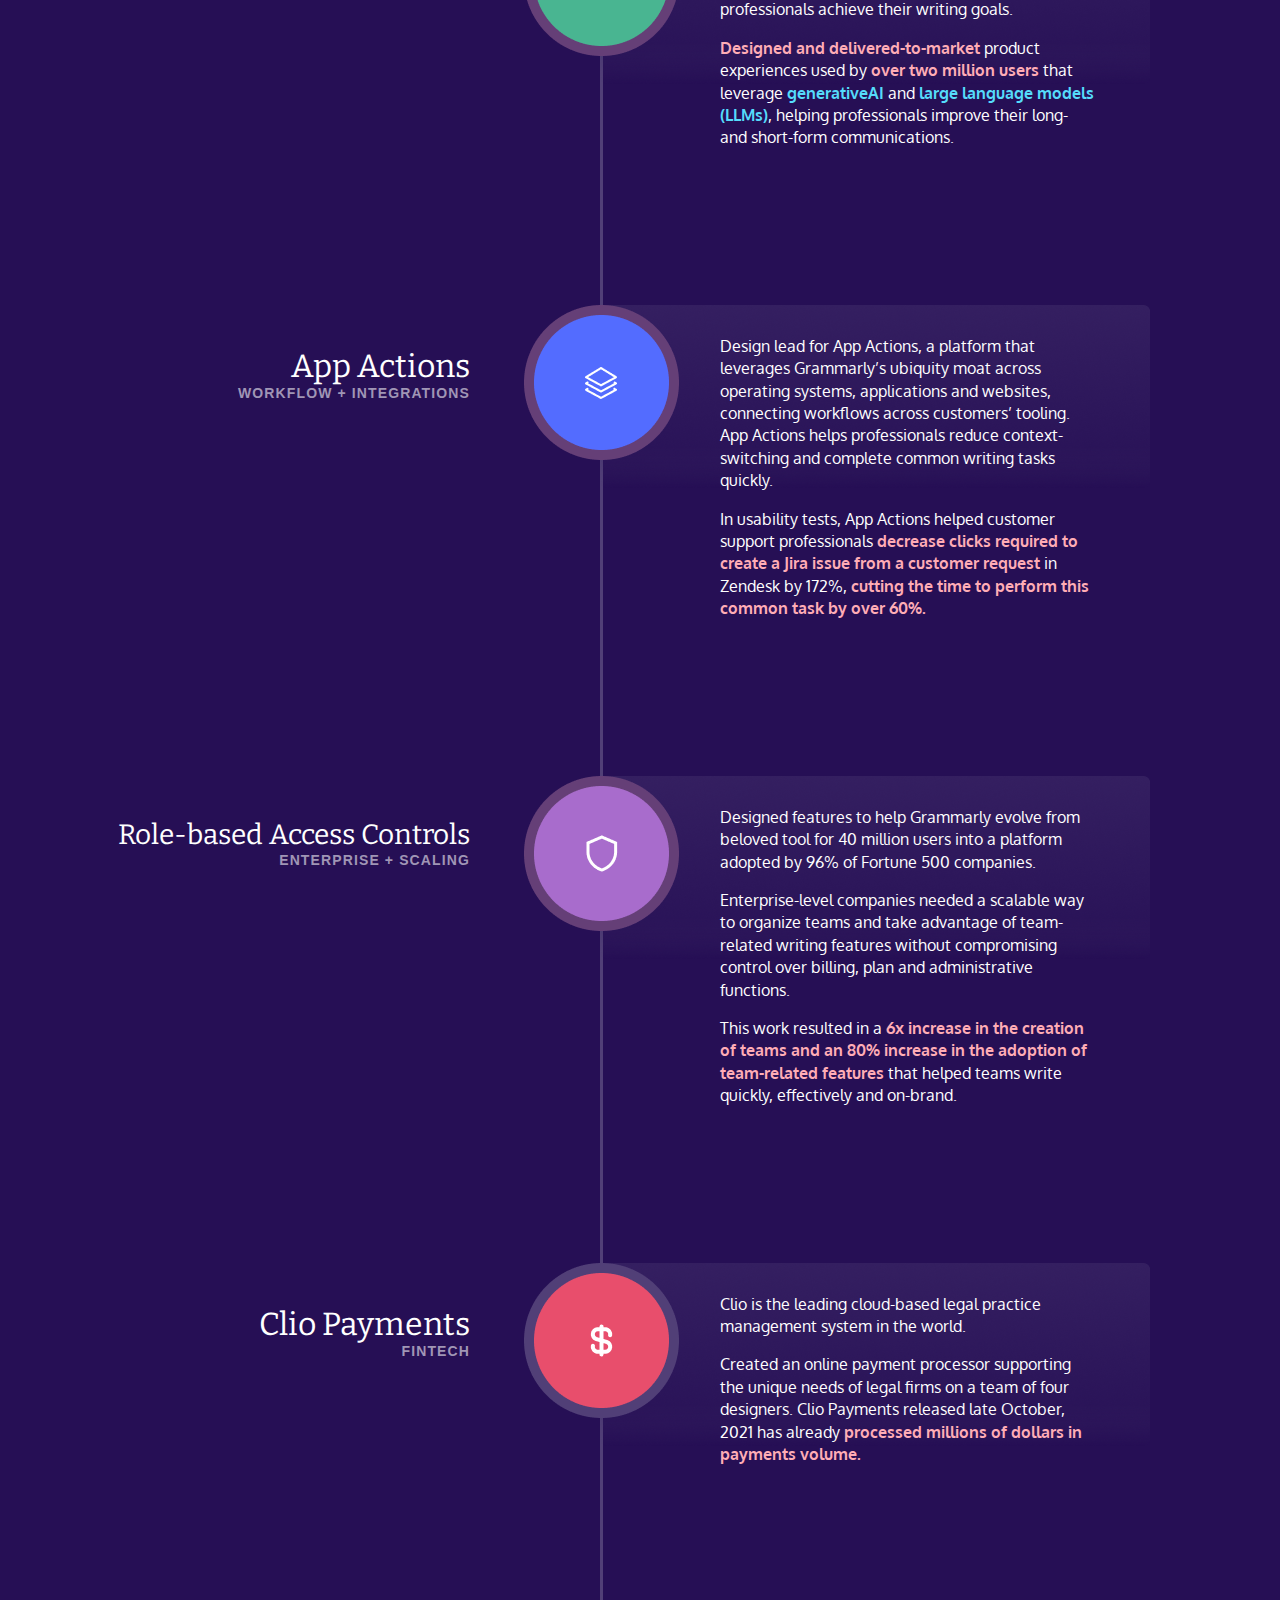
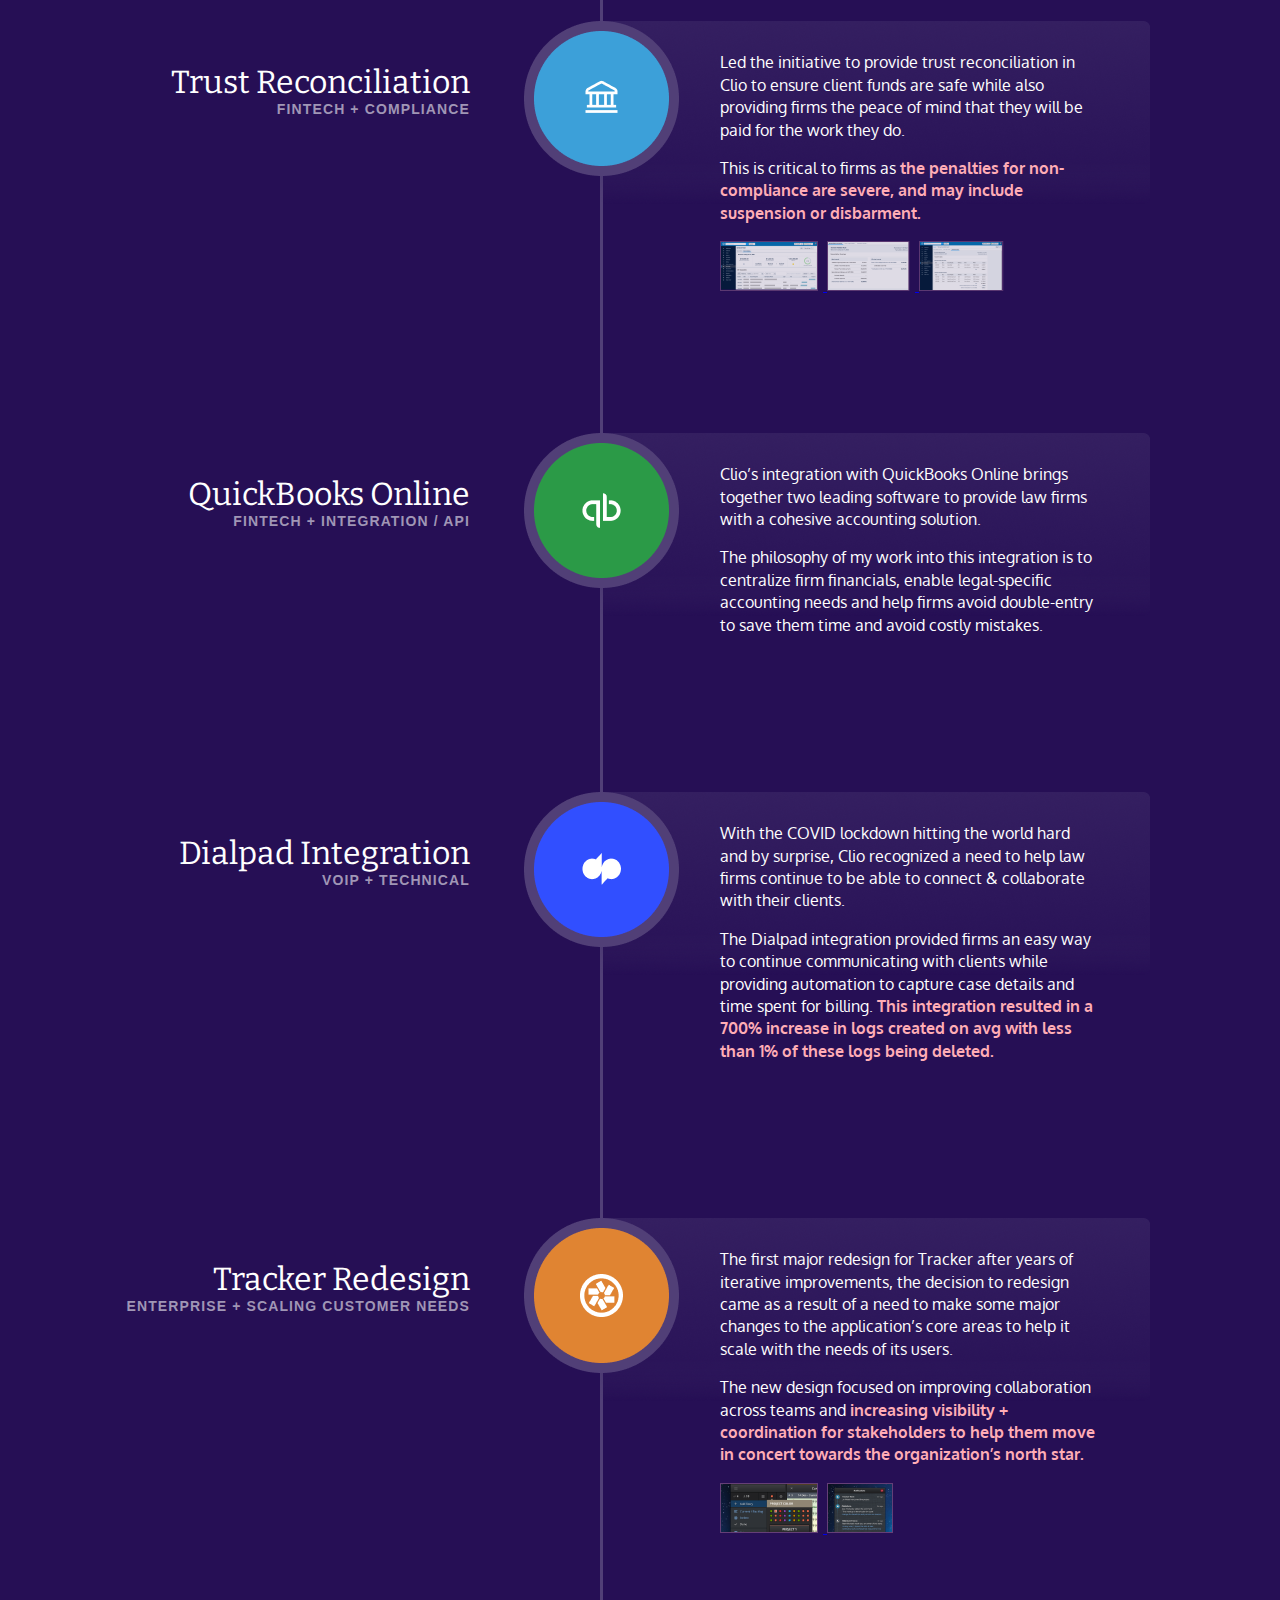
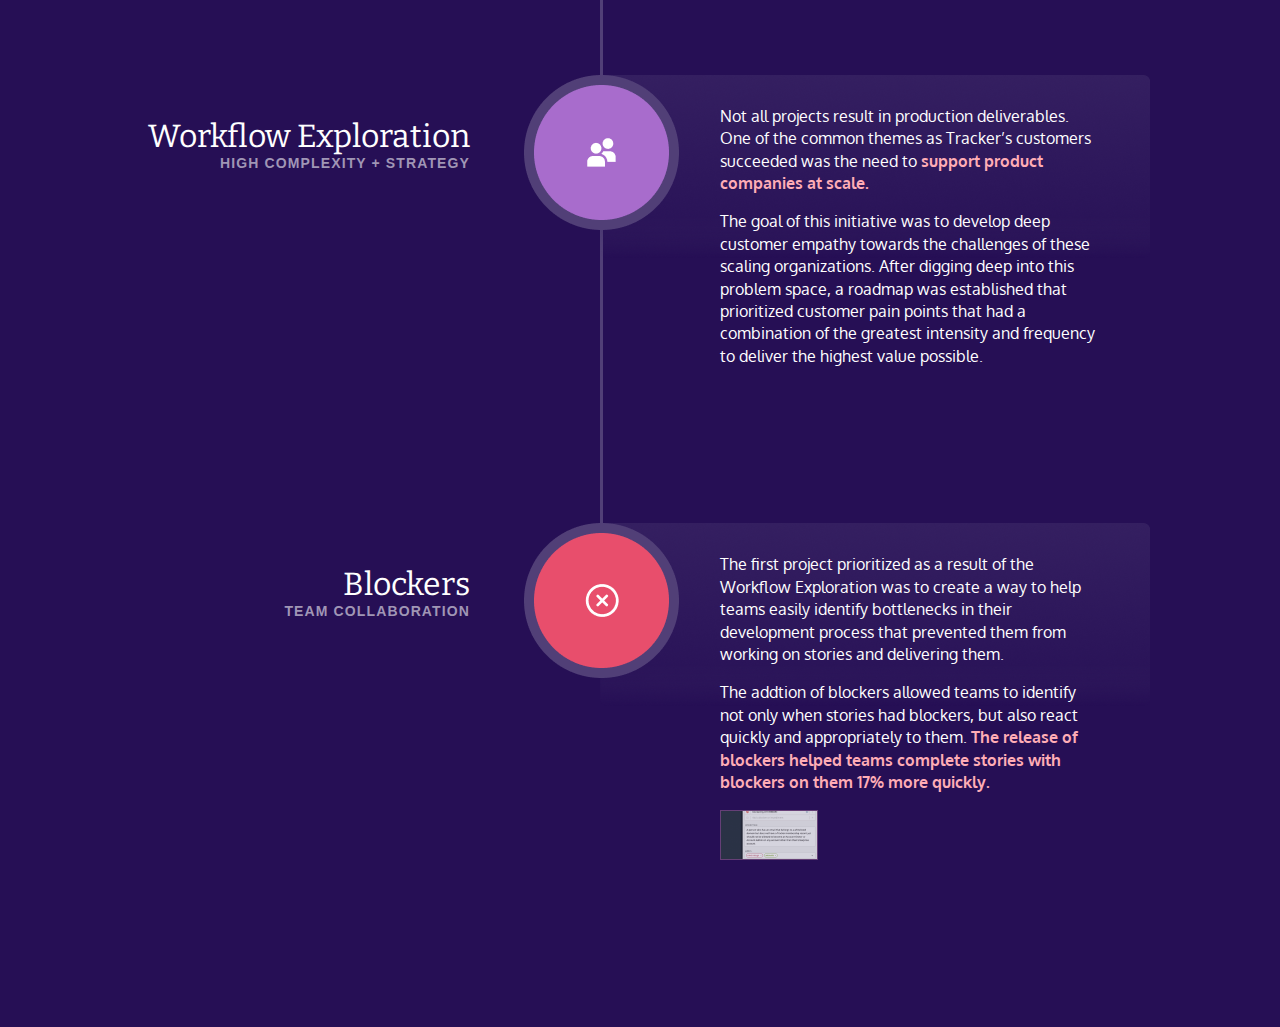
==== commit 8963281d: "vs test (.)" ====
--- a/index.html
+++ b/index.html
@@ -35,7 +35,7 @@
 					<img class="frame" src="images/profile_img.png" />
 					<h2>Chris Tong</h2>
 					<h3>Hey, I’m Chris! A product designer who spent the past 13 years transforming how teams design &amp; build products.</h3>
-					<h3>Recently, I've designed and delivered GenerativeAI products to market used by millions...</h3>
+					<h3>Recently, I've designed and delivered GenerativeAI products to market used by millions.</h3>
 				</section>
 				<section id="specialization">
 					<img src="images/specializing.png" />
